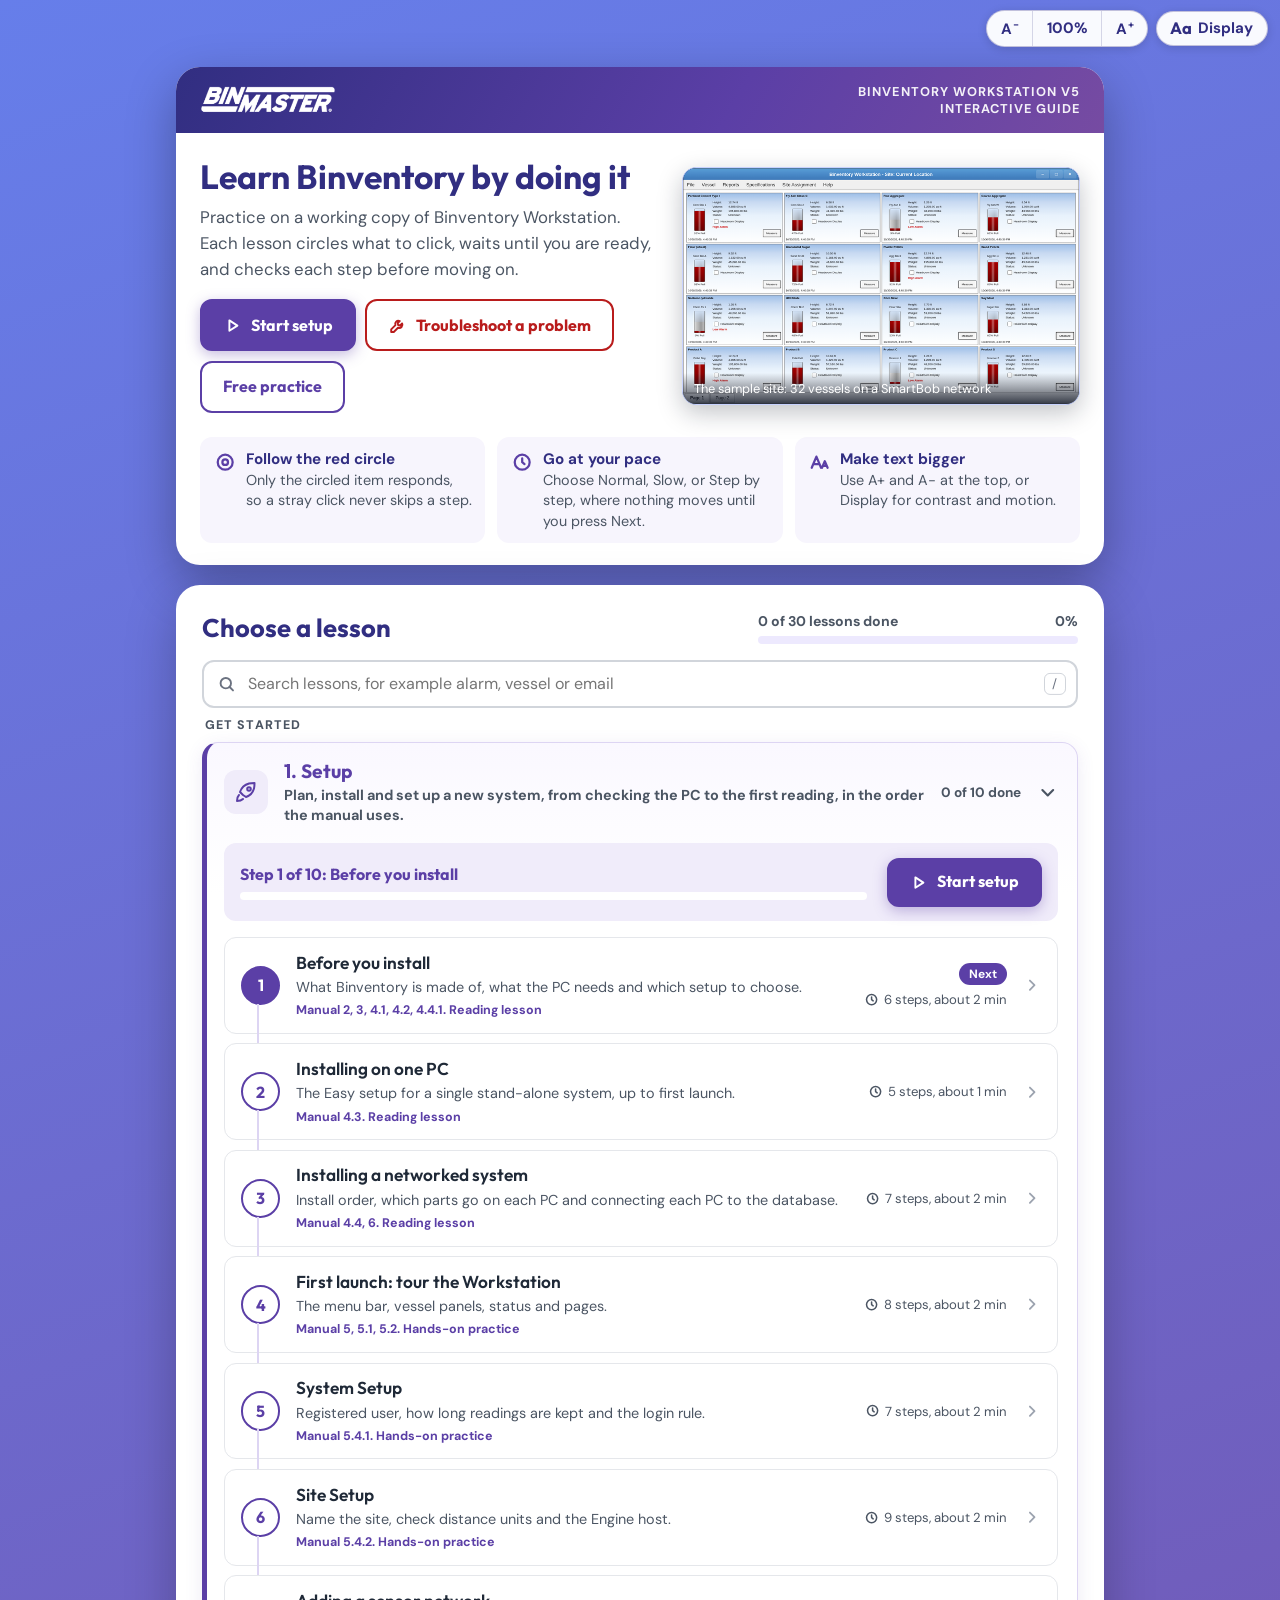
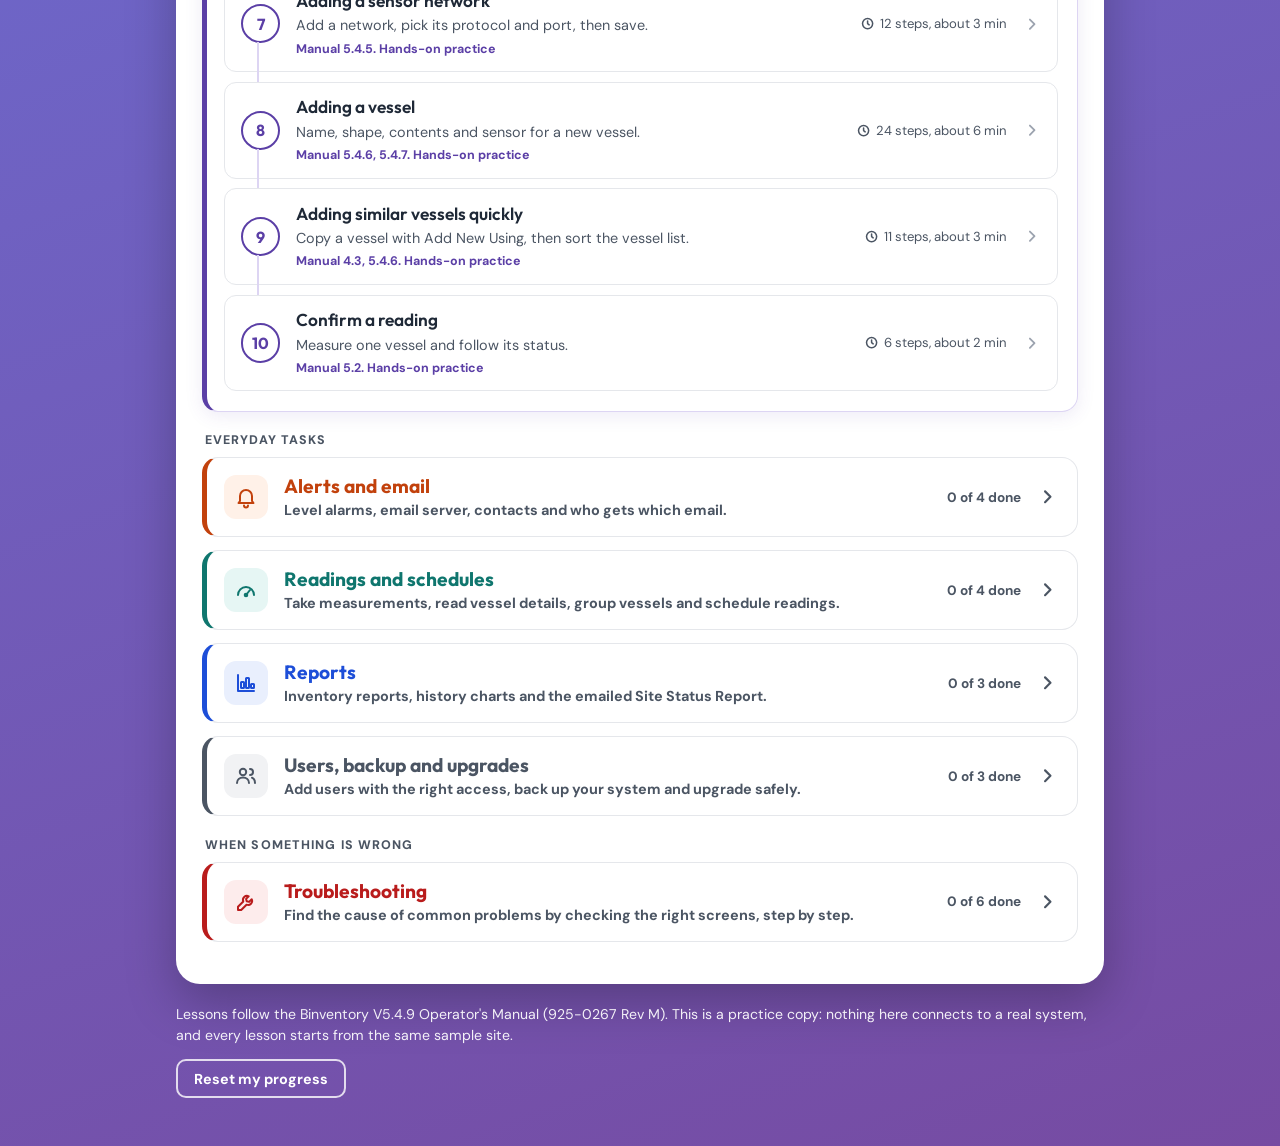
==== doc.html @ fd42b874 "BinCloud-style redesign: new home page, 6 sections, troubleshooting, font size and pacing accessibil" ====
<!DOCTYPE html>
<html lang="en" class="eg-index eg-docpage">
<head>
<meta charset="UTF-8">
<meta name="viewport" content="width=device-width, initial-scale=1">
<meta name="theme-color" content="#5b3fa6">
<title>Binventory eBob Guide</title>
<link rel="icon" href="assets/eBob-V5-Application.ico">
<script>
(function () { try {
  var d = JSON.parse(localStorage.getItem("ebob-guide-display") || "{}"), c = document.documentElement.classList;
  var pct = [0.9, 1, 1.15, 1.3, 1.5][d.size == null ? 1 : d.size] || 1;
  document.documentElement.style.setProperty("--eg-scale", pct);
  if (d.contrast) c.add("eg-hc");
} catch (e) {} })();
</script>
<link rel="stylesheet" href="app/guide.css">
</head>
<body>
<a class="eg-skip" href="#docMain">Skip to the lesson</a>
<header class="eg-ui eg-topbar eg-doc-top" id="top">
  <a class="eg-tb-btn eg-home" href="index.html"><svg viewBox="0 0 24 24" aria-hidden="true" class="eg-ico"><rect x="4" y="4" width="6.5" height="6.5" rx="1.5"/><rect x="13.5" y="4" width="6.5" height="6.5" rx="1.5"/><rect x="4" y="13.5" width="6.5" height="6.5" rx="1.5"/><rect x="13.5" y="13.5" width="6.5" height="6.5" rx="1.5"/></svg><span>All lessons</span></a>
  <div class="eg-top-title"><span class="eg-top-kicker" id="docKicker"></span><span class="eg-top-name" id="docTopName"></span></div>
</header>
<main class="eg-page eg-doc" id="docMain">
  <article class="eg-doc-card" aria-labelledby="docStepTitle">
    <div class="eg-doc-head">
      <span class="eg-doc-tag">Reading lesson</span>
      <span class="eg-goal" id="docTitle"></span>
      <span class="eg-count" id="docCount"></span>
    </div>
    <div class="eg-bar" role="progressbar" aria-label="Lesson progress" aria-valuemin="0" id="docBar"><span class="eg-bar-fill" id="docFill"></span></div>
    <ol class="eg-doc-dots" id="docDots" aria-label="Steps"></ol>
    <div class="eg-doc-body" aria-live="polite" aria-atomic="true">
      <h1 class="eg-doc-title" id="docStepTitle" tabindex="-1"></h1>
      <div class="eg-doc-text" id="docText"></div>
    </div>
    <p class="eg-doc-src" id="docSrc"></p>
    <div class="eg-actions eg-doc-actions">
      <button type="button" class="eg-btn eg-btn--ghost" id="docBack"><svg viewBox="0 0 24 24" aria-hidden="true" class="eg-ico"><path d="M15 6l-6 6 6 6"/></svg><span>Back</span></button>
      <button type="button" class="eg-btn" id="docNext"><span>Next</span><svg viewBox="0 0 24 24" aria-hidden="true" class="eg-ico"><path d="M9 6l6 6-6 6"/></svg></button>
    </div>
  </article>
  <p class="eg-doc-help">This lesson has no practice screen because installation happens outside the Workstation. Use the arrow keys or the buttons to move between steps.</p>
</main>
<script src="app/display.js"></script>
<script src="app/lessons.js"></script>
<script>
(function () {
  "use strict";
  var LS = window.EbobLessons, D = window.EbobDisplay, PKEY = "ebob-guide-progress";
  D.buildToolbar(document.getElementById("top"));
  var id = new URLSearchParams(location.search).get("lesson");
  var lesson = LS.byId(id);
  if (!lesson || !lesson.doc) { location.replace("index.html"); return; }
  var sec = LS.sections.filter(function (s) { return s.id === lesson.section; })[0];
  function $(i) { return document.getElementById(i); }
  function esc(s) { return String(s).replace(/[&<>"]/g, function (c) { return { "&": "&amp;", "<": "&lt;", ">": "&gt;", '"': "&quot;" }[c]; }); }
  function href(l) { return l.kind === "doc" ? "doc.html?lesson=" + l.id : l.scenario ? "emulator.html?tutorial=" + l.scenario + "&fresh=1" : "emulator.html?tutorial=free-mode&lesson=" + l.id; }
  document.title = lesson.title + " | Binventory eBob Guide";
  $("docKicker").textContent = sec ? sec.title : "";
  $("docTopName").textContent = lesson.title;
  $("docTitle").textContent = lesson.title;
  $("docSrc").textContent = "From the Binventory V5 Operator's Manual, section " + lesson.manual + ".";
  var steps = lesson.doc, n = steps.length, i = 0, dots = $("docDots");
  steps.forEach(function (s, k) {
    var li = document.createElement("li");
    li.innerHTML = '<button type="button" aria-label="Step ' + (k + 1) + ": " + esc(s.title) + '"></button>';
    li.firstChild.addEventListener("click", function () { go(k); });
    dots.appendChild(li);
  });
  $("docBar").setAttribute("aria-valuemax", n);
  function go(k, focus) {
    i = Math.max(0, Math.min(n - 1, k));
    var s = steps[i];
    $("docCount").textContent = "Step " + (i + 1) + " of " + n;
    $("docBar").setAttribute("aria-valuenow", i + 1);
    $("docFill").style.width = ((i + 1) / n * 100) + "%";
    $("docStepTitle").textContent = s.title;
    $("docText").innerHTML = s.html;
    $("docText").querySelectorAll("a[href^=http]").forEach(function (a) { a.target = "_blank"; a.rel = "noopener"; });
    Array.prototype.forEach.call(dots.children, function (li, k2) {
      li.className = k2 < i ? "is-done" : k2 === i ? "is-cur" : "";
      if (k2 === i) li.firstChild.setAttribute("aria-current", "step"); else li.firstChild.removeAttribute("aria-current");
    });
    $("docBack").disabled = i === 0;
    $("docNext").querySelector("span").textContent = i === n - 1 ? "Finish lesson" : "Next";
    if (focus !== false) $("docStepTitle").focus({ preventScroll: false });
  }
  function finish() {
    var p = {}; try { p = JSON.parse(localStorage.getItem(PKEY) || "{}") || {}; } catch (e) {}
    p[lesson.id] = Date.now(); try { localStorage.setItem(PKEY, JSON.stringify(p)); } catch (e) {}
    var list = LS.lessons, at = list.indexOf(lesson), next = list[at + 1] || null;
    var ov = document.createElement("div");
    ov.className = "eg-success";
    ov.setAttribute("role", "dialog"); ov.setAttribute("aria-modal", "true"); ov.setAttribute("aria-labelledby", "egSuccessTitle");
    ov.innerHTML = '<div class="eg-success-card">' +
      '<svg class="eg-check" viewBox="0 0 52 52" aria-hidden="true"><circle class="eg-check-c" cx="26" cy="26" r="24"/><path class="eg-check-p" d="M15 27l7.5 7.5L38 19"/></svg>' +
      '<p class="eg-success-kicker">Lesson complete</p><h2 id="egSuccessTitle" tabindex="-1">' + esc(lesson.title) + "</h2>" +
      '<p class="eg-success-text">' + esc(lesson.outro || "") + "</p>" +
      '<div class="eg-success-actions">' +
      (next ? '<a class="eg-btn eg-btn--big" href="' + href(next) + '">Next lesson: ' + esc(next.title) + "</a>" : "") +
      '<a class="eg-btn eg-btn--light" href="index.html">All lessons</a>' +
      '<button type="button" class="eg-btn eg-btn--light" id="docAgain">Read it again</button></div></div>';
    document.body.appendChild(ov);
    ov.querySelector("#docAgain").addEventListener("click", function () { ov.remove(); go(0); });
    setTimeout(function () { ov.querySelector("h2").focus(); }, 30);
  }
  $("docBack").addEventListener("click", function () { go(i - 1); });
  $("docNext").addEventListener("click", function () { if (i === n - 1) finish(); else go(i + 1); });
  document.addEventListener("keydown", function (e) {
    if (e.altKey || e.ctrlKey || e.metaKey || document.querySelector(".eg-success")) return;
    var t = e.target.tagName; if (t === "INPUT" || t === "TEXTAREA" || t === "SELECT") return;
    if (e.key === "ArrowRight") { e.preventDefault(); $("docNext").click(); }
    else if (e.key === "ArrowLeft" && i > 0) { e.preventDefault(); go(i - 1); }
  });
  go(0, false);
})();
</script>
</body>
</html>
---- app/guide.css ----
/* eBob Guide styles: lesson menu (index.html) and the lesson layer over the emulator (emulator.html).
   Visual language follows the BinCloud guide: purple gradient, white cards, DM Sans and Outfit. */
@font-face { font-family: "DM Sans"; src: url("fonts/dm-sans.woff2") format("woff2"); font-weight: 100 1000; font-display: swap; }
@font-face { font-family: "Outfit"; src: url("fonts/outfit.woff2") format("woff2"); font-weight: 100 900; font-display: swap; }

:root {
  --eg-scale: 1;
  --eg-ink: #312e81; --eg-purple: #5b3fa6; --eg-red: #e0201c; --eg-green: #15803d;
  --eg-text: #1f2937; --eg-muted: #4b5563; --eg-line: #e5e7eb; --eg-focus: #312e81;
}
html.eg-size-0 { --eg-scale: .9; } html.eg-size-1 { --eg-scale: 1; } html.eg-size-2 { --eg-scale: 1.15; }
html.eg-size-3 { --eg-scale: 1.3; } html.eg-size-4 { --eg-scale: 1.5; }

.eg-sr-only { position: absolute !important; width: 1px; height: 1px; margin: -1px; padding: 0; overflow: hidden; clip: rect(0 0 0 0); white-space: nowrap; border: 0; }
.eg-ico { width: 1.15em; height: 1.15em; flex: none; fill: none; stroke: currentColor; stroke-width: 2.4; stroke-linecap: round; stroke-linejoin: round; }

/* ================= shared toolbar (text size + Display) ================= */
.eg-ui { font-family: "DM Sans", "Segoe UI", Arial, sans-serif; font-size: calc(16px * var(--eg-scale)); line-height: 1.4; color: var(--eg-text); box-sizing: border-box; }
.eg-ui *, .eg-ui *::before, .eg-ui *::after { box-sizing: border-box; }
.eg-toolbar { display: flex; align-items: center; gap: .5em; font-size: calc(15px * var(--eg-scale)); }
.eg-sizer { display: inline-flex; align-items: stretch; border: 1px solid rgba(49,46,129,.28); border-radius: 999px; background: rgba(255,255,255,.96); box-shadow: 0 2px 10px rgba(0,0,0,.14); overflow: hidden; }
.eg-sizer .eg-tb-btn { border: 0; border-radius: 0; box-shadow: none; background: transparent; min-width: 2.6em; justify-content: center; }
.eg-sizer .eg-tb-btn + .eg-tb-btn { border-left: 1px solid rgba(49,46,129,.18); }
.eg-sizer .eg-tb-btn sup { font-size: .7em; margin-left: 1px; }
.eg-tb-reset { font-size: .85em; font-weight: 700; min-width: 3.6em !important; }
.eg-tb-btn {
  display: inline-flex; align-items: center; gap: .4em; min-height: 2.3em; padding: 0 .9em; border: 1px solid rgba(49,46,129,.28); border-radius: 999px;
  background: rgba(255,255,255,.96); color: var(--eg-ink); font: 700 1em/1 "DM Sans", Arial, sans-serif; cursor: pointer; text-decoration: none;
  box-shadow: 0 2px 10px rgba(0,0,0,.14);
}
.eg-tb-btn:hover:not(:disabled) { background: #fff; color: #1e1b4b; }
.eg-tb-btn:disabled { opacity: .45; cursor: not-allowed; }
.eg-aa { font-family: "Outfit", system-ui, sans-serif; font-size: 1.1em; }
.eg-ui :focus-visible, .eg-success :focus-visible, .eg-page :focus-visible {
  outline: 3px solid var(--eg-focus); outline-offset: 2px; box-shadow: 0 0 0 2px #fff, 0 0 0 7px #fff;
}

.eg-panel {
  position: fixed; top: calc(3.3em + 8px); right: 12px; z-index: 6001; width: min(25em, calc(100vw - 24px));
  max-height: calc(100vh - 5em); overflow-y: auto; padding: 1em 1.15em 1.1em; background: #fff; border: 1px solid #d1d5db;
  border-radius: 16px; box-shadow: 0 16px 40px rgba(20,14,48,.35);
}
.eg-panel[hidden] { display: none; }
.eg-panel-head { display: flex; align-items: center; justify-content: space-between; margin-bottom: .4em; }
.eg-panel-title { margin: 0; font-family: "Outfit", system-ui, sans-serif; font-size: 1.3em; color: var(--eg-ink); }
.eg-panel-close, .eg-panel-reset { min-height: 2.6em; padding: 0 1em; border: 2px solid var(--eg-purple); border-radius: 10px; background: #fff; color: var(--eg-purple); font: inherit; font-weight: 700; cursor: pointer; }
.eg-panel-close:hover, .eg-panel-reset:hover { background: #f0ecfa; }
.eg-panel-reset { width: 100%; margin-top: .3em; }
.eg-group { margin: 0 0 .75em; padding: 0; border: 0; min-width: 0; }
.eg-group legend { padding: 0; margin-bottom: .4em; font-weight: 700; color: #111827; }
.eg-opts { display: flex; flex-wrap: wrap; gap: .4em; }
.eg-opts--col { flex-direction: column; }
.eg-opt { display: flex; align-items: center; gap: .5em; min-height: 2.5em; padding: .3em .8em; border: 2px solid #9ca3af; border-radius: 10px; background: #fff; color: #111827; cursor: pointer; flex: 1 1 auto; flex-wrap: wrap; }
.eg-opt:hover { border-color: var(--eg-purple); }
.eg-opt input { width: 1.2em; height: 1.2em; margin: 0; accent-color: var(--eg-purple); }
.eg-opt:has(input:checked) { border-color: var(--eg-purple); background: #f0ecfa; font-weight: 700; }
.eg-opt-sub { font-weight: 400; color: var(--eg-muted); font-size: .85em; }
.eg-opt:focus-within { outline: 3px solid var(--eg-focus); outline-offset: 2px; }
.eg-opt input:focus-visible { outline: none; box-shadow: none; }

/* ================= emulator page: top bar ================= */
html.eg-emulator .guide-back-fab.eg-hidden-fab { display: none !important; }
.eg-topbar {
  position: fixed; top: 0; left: 0; right: 0; z-index: 6000; display: flex; align-items: center; gap: .9em; height: 3.2em;
  padding: 0 12px; pointer-events: none;
}
.eg-topbar > * { pointer-events: auto; }
.eg-top-title { flex: 1; min-width: 0; display: flex; flex-direction: column; align-items: center; color: #fff; text-shadow: 0 1px 3px rgba(0,0,0,.35); pointer-events: none; }
.eg-top-kicker { font-size: .72em; font-weight: 700; letter-spacing: .08em; text-transform: uppercase; opacity: .9; }
.eg-top-name { font-family: "Outfit", system-ui, sans-serif; font-weight: 700; font-size: 1.05em; white-space: nowrap; overflow: hidden; text-overflow: ellipsis; max-width: 100%; }
/* keep the Binventory window clear of the top bar */
html.eg-emulator body { padding-top: 3.4em; box-sizing: border-box; }

/* ================= coach card ================= */
.eg-coach {
  position: fixed; z-index: 5000; width: min(21em, calc(100vw - 24px)); max-height: calc(100vh - 80px); overflow-y: auto;
  display: flex; flex-direction: column; gap: .45em; padding: .9em 1em 1em; border-radius: 16px;
  background: #fff; color: var(--eg-text); border: 1px solid rgba(49,46,129,.18); border-top: 5px solid var(--eg-purple);
  box-shadow: 0 18px 44px rgba(20,14,48,.38); transition: top .25s ease, left .25s ease;
}
.eg-coach[hidden] { display: none; }
.eg-coach:not(.eg-coach--dock) { width: min(34em, calc(100vw - 24px)); }
.eg-coach-head { display: flex; justify-content: space-between; align-items: baseline; gap: .6em; font-size: .78em; color: var(--eg-muted); }
.eg-goal { font-weight: 800; text-transform: uppercase; letter-spacing: .06em; color: var(--eg-purple); min-width: 0; overflow: hidden; text-overflow: ellipsis; white-space: nowrap; }
.eg-count { font-weight: 700; white-space: nowrap; color: var(--eg-text); }
.eg-bar { height: 6px; border-radius: 999px; background: #ede9fe; overflow: hidden; }
.eg-bar-fill { display: block; height: 100%; width: 0; background: linear-gradient(90deg, #667eea, var(--eg-purple)); border-radius: 999px; transition: width .35s ease; }
.eg-state { display: inline-flex; align-self: flex-start; align-items: center; gap: .45em; padding: .22em .7em; border-radius: 999px; font-size: .8em; font-weight: 700; }
.eg-state-dot { width: .6em; height: .6em; border-radius: 50%; background: currentColor; }
.eg-state--wait { background: #f3f4f6; color: #4b5563; }
.eg-state--wait .eg-state-dot { animation: eg-blink 1s ease-in-out infinite; }
.eg-state--go { background: #fdecec; color: #b91c1c; }
.eg-state--read, .eg-state--watch { background: #e9effd; color: #1d4ed8; }
.eg-state--done { background: #dcfce7; color: #166534; }
.eg-state--review { background: #fef3c7; color: #92400e; }
@keyframes eg-blink { 50% { opacity: .25; } }
.eg-live { outline: none; }
.eg-title { margin: 0; font-family: "Outfit", system-ui, sans-serif; font-size: 1.3em; line-height: 1.2; color: var(--eg-ink); outline: none; }
.eg-msg { margin: .3em 0 0; font-size: 1em; line-height: 1.5; }
.eg-msg b { color: #111827; }
.eg-tip { display: block; margin-top: .35em; font-size: .85em; color: var(--eg-muted); }
.eg-hint { margin: 0; min-height: 0; font-size: .92em; font-weight: 700; color: #92400e; background: #fef3c7; border-radius: 10px; padding: 0 .7em; max-height: 0; overflow: hidden; transition: max-height .2s, padding .2s; }
.eg-hint.on { max-height: 6em; padding: .45em .7em; }
.eg-actions { display: flex; flex-wrap: wrap; gap: .45em; margin-top: .2em; }
.eg-btn {
  display: inline-flex; align-items: center; justify-content: center; gap: .4em; min-height: 2.6em; padding: 0 1em; border: 2px solid var(--eg-purple);
  border-radius: 10px; background: var(--eg-purple); color: #fff; font: 700 .95em/1.1 "DM Sans", Arial, sans-serif; cursor: pointer; text-decoration: none;
}
.eg-btn:hover:not(:disabled) { background: #4a3289; border-color: #4a3289; }
.eg-btn:disabled { background: #e5e7eb; border-color: #e5e7eb; color: #6b7280; cursor: not-allowed; }
.eg-btn--ghost { background: #fff; color: var(--eg-purple); }
.eg-btn--ghost:hover:not(:disabled) { background: #f0ecfa; color: #4a3289; }
.eg-btn--ghost:disabled { background: #fff; border-color: #e5e7eb; color: #9ca3af; }
.eg-btn[hidden] { display: none; }
.eg-next { margin-left: auto; }
.eg-btn--pulse { animation: eg-pulse 1.4s ease-in-out infinite; }
@keyframes eg-pulse { 0%, 100% { box-shadow: 0 0 0 0 rgba(91,63,166,.55); } 50% { box-shadow: 0 0 0 .45em rgba(91,63,166,0); } }
.eg-nudge { animation: eg-nudge .35s ease; }
@keyframes eg-nudge { 25% { translate: -6px 0; } 75% { translate: 6px 0; } }

/* ================= ring and hand ================= */
.eg-ring {
  position: fixed; z-index: 4990; pointer-events: none; border: 3px solid var(--eg-red); border-radius: 10px; opacity: 0;
  box-shadow: 0 0 0 2px #fff, 0 0 0 4px rgba(17,24,39,.85), 0 0 18px 4px rgba(224,32,28,.45);
  transition: left .2s ease, top .2s ease, width .2s ease, height .2s ease, opacity .2s;
}
.eg-ring.on { opacity: 1; animation: eg-ring-pulse 1.6s ease-in-out infinite; }
.eg-ring.on.eg-ring--enter { animation: eg-ring-in var(--eg-ring-ms, 450ms) cubic-bezier(.2,.9,.3,1.2) both; }
.eg-ring--look { border-color: #2563eb; border-style: dashed; box-shadow: 0 0 0 2px #fff, 0 0 0 4px rgba(17,24,39,.6), 0 0 16px 3px rgba(37,99,235,.35); }
.eg-ring--review { border-color: #d97706; border-style: dashed; animation: none !important; }
.eg-ring--done { border-color: #16a34a; border-style: solid; animation: none !important; box-shadow: 0 0 0 2px #fff, 0 0 0 4px rgba(17,24,39,.85), 0 0 18px 4px rgba(22,163,74,.5); }
.eg-ring--ping.on { animation: eg-ring-ping .5s ease 2; }
.eg-ring-check { position: absolute; right: -.75em; top: -.75em; width: 1.6em; height: 1.6em; border-radius: 50%; background: #16a34a; color: #fff; display: none; align-items: center; justify-content: center; box-shadow: 0 0 0 2px #fff; font-size: calc(16px * var(--eg-scale)); }
.eg-ring-check .eg-ico { stroke-width: 3.4; width: 1em; height: 1em; }
.eg-ring--done .eg-ring-check { display: flex; }
@keyframes eg-ring-in { from { opacity: 0; transform: scale(1.5); } to { opacity: 1; transform: scale(1); } }
@keyframes eg-ring-pulse { 50% { box-shadow: 0 0 0 2px #fff, 0 0 0 4px rgba(17,24,39,.85), 0 0 26px 9px rgba(224,32,28,.55); } }
@keyframes eg-ring-ping { 50% { transform: scale(1.12); } }
.eg-hand { position: fixed; z-index: 4991; width: calc(40px * var(--eg-scale)); height: calc(40px * var(--eg-scale)); pointer-events: none; opacity: 0; transition: left .2s ease, top .2s ease, opacity .2s; filter: drop-shadow(0 2px 3px rgba(0,0,0,.4)); }
.eg-hand.on { opacity: 1; animation: eg-tap 1.2s ease-in-out infinite; }
.eg-hand svg { width: 100%; height: 100%; }
@keyframes eg-tap { 50% { transform: translate(-4px, -6px); } }

/* ================= success screen ================= */
.eg-success { position: fixed; inset: 0; z-index: 7000; display: flex; align-items: center; justify-content: center; padding: 24px; background: rgba(30,27,75,.55); backdrop-filter: blur(2px); }
.eg-success-card { width: min(34em, 100%); padding: 2em 2em 1.6em; border-radius: 24px; background: #fff; text-align: center; box-shadow: 0 24px 60px rgba(0,0,0,.4); font-family: "DM Sans", Arial, sans-serif; font-size: calc(16px * var(--eg-scale)); color: var(--eg-text); }
.eg-success-card h2 { margin: .1em 0 .4em; font-family: "Outfit", system-ui, sans-serif; font-size: 1.7em; color: var(--eg-ink); outline: none; }
.eg-success-kicker { margin: .6em 0 0; font-size: .8em; font-weight: 800; letter-spacing: .08em; text-transform: uppercase; color: var(--eg-green); }
.eg-success-text { margin: 0 0 1.3em; line-height: 1.55; color: var(--eg-muted); }
.eg-success-actions { display: flex; flex-direction: column; gap: .55em; }
.eg-btn--big { min-height: 3.1em; font-size: 1.05em; }
.eg-btn--light { background: #fff; color: var(--eg-purple); }
.eg-btn--light:hover { background: #f0ecfa !important; color: #4a3289; }
.eg-check { width: 4.2em; height: 4.2em; }
.eg-check-c { fill: none; stroke: #16a34a; stroke-width: 3; stroke-dasharray: 160; stroke-dashoffset: 160; animation: eg-draw .6s ease forwards; }
.eg-check-p { fill: none; stroke: #16a34a; stroke-width: 4; stroke-linecap: round; stroke-linejoin: round; stroke-dasharray: 40; stroke-dashoffset: 40; animation: eg-draw .35s .5s ease forwards; }
@keyframes eg-draw { to { stroke-dashoffset: 0; } }

/* ================= built-in troubleshooting scenarios: restyle the native card ================= */
html.eg-scenario #ebobTutorialTooltip {
  background: #fff; color: var(--eg-text); border-top: 5px solid #b91c1c; border-radius: 16px; padding: .9em 1em 1em;
  width: min(30em, calc(100% - 24px)); font-family: "DM Sans", Arial, sans-serif; font-size: calc(16px * var(--eg-scale));
  box-shadow: 0 18px 44px rgba(20,14,48,.38); pointer-events: auto;
}
html.eg-scenario #ebobTutorialTooltip h3 { font-family: "Outfit", system-ui, sans-serif; font-size: 1.3em; color: var(--eg-ink); margin: .2em 0 .25em; }
html.eg-scenario .ebob-tutorial-step { font-size: .8em; font-weight: 700; color: var(--eg-muted); opacity: 1; margin-bottom: .4em; }
html.eg-scenario .ebob-tutorial-msg { font-size: 1em; line-height: 1.5; }
html.eg-scenario #ebobTutorialTooltip .eg-bar { margin-bottom: .5em; }
html.eg-scenario #ebobTutorialTooltip .ebob-tutorial-actions { gap: .45em; align-items: center; }
html.eg-scenario #ebobTutorialTooltip .ebob-tutorial-actions button {
  min-height: 2.6em; padding: 0 1em; border-radius: 10px; font: 700 .95em/1 "DM Sans", Arial, sans-serif;
  border: 2px solid var(--eg-purple); background: var(--eg-purple); color: #fff; display: inline-flex; align-items: center; gap: .3em;
}
html.eg-scenario #ebobTutorialTooltip .ebob-tutorial-actions .eg-native-back { background: #fff; color: var(--eg-purple); margin-right: auto; }
html.eg-scenario #ebobTutorialTooltip .ebob-tutorial-actions button:disabled { opacity: .45; cursor: not-allowed; }
html.eg-scenario #ebobTutorialTooltip .eg-hint { margin-top: .5em; }
.eg-native-review { margin-top: .5em; padding: .6em .75em; border-radius: 10px; background: #fef3c7; color: #78350f; font-size: .92em; }
.eg-native-review[hidden] { display: none; }
.eg-native-review p { margin: 0 0 .35em; }
.eg-native-review-head { font-weight: 800; font-size: .85em; text-transform: uppercase; letter-spacing: .05em; }
.eg-native-review-btns { display: flex; gap: .4em; }
.eg-native-review-btns button { min-height: 2.3em; padding: 0 .8em; border-radius: 8px; border: 2px solid #92400e; background: #fff; color: #92400e; font: 700 .9em "DM Sans", Arial, sans-serif; cursor: pointer; }
html.eg-scenario .ebob-tutorial-circle { border-color: var(--eg-red) !important; }
html.eg-scenario .ebob-tutorial-complete__btn { font-family: "DM Sans", Arial, sans-serif; font-size: calc(16px * var(--eg-scale)); }

/* global focus ring in the emulator so keyboard users always see where they are */
html.eg-emulator :focus-visible { outline: 3px solid #1d4ed8 !important; outline-offset: 2px; }

/* ================= high contrast guide ================= */
html.eg-hc { --eg-focus: #000; }
html.eg-hc .eg-coach, html.eg-hc #ebobTutorialTooltip { background: #000 !important; color: #fff !important; border: 3px solid #fff !important; box-shadow: 0 0 0 3px #000, 0 10px 30px rgba(0,0,0,.6) !important; }
html.eg-hc .eg-title, html.eg-hc .eg-msg b, html.eg-hc #ebobTutorialTooltip h3, html.eg-hc .eg-goal, html.eg-hc .eg-count, html.eg-hc .eg-coach-head,
html.eg-hc .eg-tip, html.eg-hc .ebob-tutorial-step { color: #fff !important; }
html.eg-hc .eg-bar { background: #555; } html.eg-hc .eg-bar-fill { background: #fff; }
html.eg-hc .eg-btn { background: #fff !important; color: #000 !important; border: 3px solid #fff !important; }
html.eg-hc .eg-btn--ghost { background: #000 !important; color: #fff !important; }
html.eg-hc .eg-btn:disabled { background: #333 !important; color: #bbb !important; border-color: #777 !important; }
html.eg-hc .eg-state { background: #fff !important; color: #000 !important; }
html.eg-hc .eg-hint { background: #fff; color: #7f0000; }
html.eg-hc .eg-ring { border-width: 5px; }
html.eg-hc .eg-tb-btn, html.eg-hc .eg-sizer { background: #fff; color: #000; border: 2px solid #000; }
html.eg-hc .eg-panel { border: 3px solid #000; color: #000; }
html.eg-hc .eg-opt { border-color: #000; color: #000; }
html.eg-hc .eg-opt:has(input:checked) { background: #000; color: #fff; }
html.eg-hc .eg-opt:has(input:checked) .eg-opt-sub { color: #ddd; }
html.eg-hc .eg-success-card { border: 3px solid #000; }
html.eg-hc .eg-top-title { text-shadow: none; }
html.eg-hc.eg-emulator :focus-visible, html.eg-hc .eg-ui :focus-visible { outline: 4px solid #000 !important; box-shadow: 0 0 0 3px #fff, 0 0 0 9px #fff; }
html.eg-hc .eg-coach :focus-visible { outline-color: #fff !important; box-shadow: 0 0 0 3px #000, 0 0 0 9px #000; }

/* ================= reduced motion ================= */
html.eg-reduce-motion .eg-ring, html.eg-reduce-motion .eg-ring.on, html.eg-reduce-motion .eg-hand.on, html.eg-reduce-motion .eg-btn--pulse,
html.eg-reduce-motion .eg-nudge, html.eg-reduce-motion .eg-state--wait .eg-state-dot { animation: none !important; }
html.eg-reduce-motion .eg-check-c, html.eg-reduce-motion .eg-check-p { animation: none; stroke-dashoffset: 0; }
html.eg-reduce-motion .eg-ui *, html.eg-reduce-motion .eg-ring, html.eg-reduce-motion .eg-hand, html.eg-reduce-motion .eg-coach, html.eg-reduce-motion .eg-page * { transition-duration: 0s !important; }
html.eg-reduce-motion .eg-btn--pulse { box-shadow: 0 0 0 3px #fbbf24; }

/* ================= lesson menu (index.html) ================= */
html.eg-index { font-size: calc(100% * var(--eg-scale)); min-height: 100%; background: linear-gradient(160deg, #667eea 0%, #764ba2 100%); }
html.eg-index body { margin: 0; font-family: "DM Sans", "Segoe UI", Arial, sans-serif; color: var(--eg-text); background: transparent; }
.eg-index .eg-toolbar { position: fixed; top: 10px; right: 12px; z-index: 6000; font-size: .94rem; }
.eg-index .eg-panel { top: 3.6rem; font-size: 1rem; }
.eg-page { max-width: 58rem; margin: 0 auto; padding: 4.2rem 1.25rem 3rem; }
.eg-skip { position: absolute; left: -999px; top: 8px; z-index: 7000; padding: .6rem 1rem; background: #fff; color: var(--eg-ink); border-radius: 10px; font-weight: 700; }
.eg-skip:focus { left: 12px; }

.eg-hero { background: #fff; border-radius: 24px; box-shadow: 0 18px 50px rgba(0,0,0,.30); overflow: hidden; }
.eg-hero-band { display: flex; align-items: center; justify-content: space-between; gap: 1rem; padding: 1rem 1.5rem; background: linear-gradient(120deg, #312e81 0%, #5b3fa6 60%, #764ba2 100%); color: #fff; }
.eg-hero-band img { height: 2rem; width: auto; display: block; }
.eg-hero-tag { font-size: .8rem; font-weight: 700; letter-spacing: .08em; text-transform: uppercase; opacity: .92; text-align: right; }
.eg-hero-main { display: grid; grid-template-columns: 1.15fr 1fr; gap: 1.5rem; padding: 1.6rem 1.5rem 1.5rem; align-items: center; }
.eg-hero h1 { margin: 0 0 .5rem; font-family: "Outfit", system-ui, sans-serif; font-size: 2.1rem; line-height: 1.1; color: var(--eg-ink); }
.eg-hero-lead { margin: 0 0 1.1rem; font-size: 1.05rem; line-height: 1.55; color: var(--eg-muted); }
.eg-hero-actions { display: flex; flex-wrap: wrap; gap: .6rem; }
.eg-cta { display: inline-flex; align-items: center; gap: .55rem; min-height: 3rem; padding: 0 1.3rem; border-radius: 12px; border: 2px solid var(--eg-purple); font: 700 1rem/1.1 "Outfit", system-ui, sans-serif; text-decoration: none; cursor: pointer; transition: transform .15s, box-shadow .15s, background .15s; }
.eg-cta--primary { background: var(--eg-purple); color: #fff; box-shadow: 0 4px 14px rgba(91,63,166,.35); }
.eg-cta--primary:hover { background: #4a3289; transform: translateY(-1px); }
.eg-cta--secondary { background: #fff; color: var(--eg-purple); }
.eg-cta--secondary:hover { background: #f0ecfa; }
.eg-cta--red { border-color: #b91c1c; color: #b91c1c; background: #fff; }
.eg-cta--red:hover { background: #fdecec; }
.eg-cta .eg-ico { width: 1.2em; height: 1.2em; }
.eg-preview { position: relative; border-radius: 14px; overflow: hidden; box-shadow: 0 8px 24px rgba(17,24,39,.25); border: 1px solid #c7d2fe; background: #1e3a8a; }
.eg-preview img { display: block; width: 100%; height: auto; }
.eg-preview figcaption { position: absolute; left: 0; right: 0; bottom: 0; padding: .45rem .7rem; font-size: .8rem; color: #fff; background: linear-gradient(0deg, rgba(17,24,39,.8), rgba(17,24,39,0)); }

.eg-features { display: grid; grid-template-columns: repeat(3, 1fr); gap: .75rem; margin: 0; padding: 0 1.5rem 1.4rem; list-style: none; }
.eg-features li { display: flex; gap: .6rem; align-items: flex-start; padding: .75rem .85rem; border-radius: 12px; background: #f7f5fd; font-size: .9rem; line-height: 1.4; color: var(--eg-muted); }
.eg-features b { display: block; color: var(--eg-ink); font-size: .95rem; }
.eg-features .eg-ico { color: var(--eg-purple); width: 1.4rem; height: 1.4rem; margin-top: .1rem; }

.eg-card { margin-top: 1.25rem; background: #fff; border-radius: 24px; box-shadow: 0 18px 50px rgba(0,0,0,.25); padding: 1.6rem 1.6rem 1.8rem; }
.eg-card-head { display: flex; flex-wrap: wrap; align-items: flex-end; justify-content: space-between; gap: 1rem; margin-bottom: 1rem; }
.eg-card-head h2 { margin: 0; font-family: "Outfit", system-ui, sans-serif; font-size: 1.6rem; color: var(--eg-ink); }
.eg-overall { min-width: 15rem; flex: 0 1 20rem; }
.eg-overall-label { display: flex; justify-content: space-between; font-size: .88rem; font-weight: 700; color: var(--eg-muted); margin-bottom: .35rem; }
.eg-overall .eg-bar { height: 8px; }
.eg-search { position: relative; margin-bottom: 1rem; }
.eg-search input { width: 100%; box-sizing: border-box; min-height: 3rem; padding: 0 2.8rem 0 2.8rem; border: 2px solid #d1d5db; border-radius: 12px; font: inherit; font-size: 1rem; color: var(--eg-text); background: #fff; }
.eg-search input:focus { outline: none; border-color: var(--eg-purple); box-shadow: 0 0 0 4px rgba(91,63,166,.2); }
.eg-search > .eg-ico { position: absolute; left: .95rem; top: 50%; transform: translateY(-50%); color: #6b7280; width: 1.2rem; height: 1.2rem; }
.eg-search-key { position: absolute; right: .8rem; top: 50%; transform: translateY(-50%); font-size: .8rem; border: 1px solid #d1d5db; border-radius: 6px; padding: .1rem .45rem; color: #6b7280; }
.eg-search-count { margin: -.4rem 0 .8rem .2rem; font-size: .9rem; color: var(--eg-muted); }
.eg-empty { padding: 2rem 1rem; border: 2px dashed #d1d5db; border-radius: 16px; text-align: center; color: var(--eg-muted); }

.eg-group-label { margin: 1.3rem .2rem .55rem; font-size: .78rem; font-weight: 800; letter-spacing: .09em; text-transform: uppercase; color: var(--eg-muted); }
.eg-group-label:first-child { margin-top: 0; }
.eg-sec { border: 1px solid var(--eg-line); border-left: 5px solid var(--acc); border-radius: 16px; background: #fff; margin-bottom: .8rem; }
.eg-sec h3 { margin: 0; }
.eg-sec-head { display: flex; align-items: center; gap: 1rem; width: 100%; padding: 1rem 1.2rem 1rem 1.1rem; border: 0; border-radius: 12px; background: transparent; cursor: pointer; font: inherit; text-align: left; color: var(--eg-text); }
.eg-sec-head:hover { background: #fafafa; }
.eg-sec-icon { flex: none; width: 2.75rem; height: 2.75rem; border-radius: 12px; display: flex; align-items: center; justify-content: center; background: var(--tint); color: var(--acc); }
.eg-sec-icon .eg-ico { width: 1.5rem; height: 1.5rem; stroke-width: 2; }
.eg-sec-text { flex: 1; min-width: 0; }
.eg-sec-title { display: block; font-family: "Outfit", system-ui, sans-serif; font-weight: 700; font-size: 1.2rem; color: var(--acc); line-height: 1.25; }
.eg-sec-blurb { display: block; margin-top: 2px; font-size: .9rem; color: var(--eg-muted); line-height: 1.4; }
.eg-sec-count { flex: none; font-size: .85rem; font-weight: 700; color: var(--eg-muted); white-space: nowrap; }
.eg-sec-chev { color: var(--eg-muted); transition: transform .2s; }
.eg-sec.is-open .eg-sec-chev { transform: rotate(90deg); }
.eg-sec-body { padding: 0 1.2rem 1.2rem 1.1rem; }
.eg-sec-body[hidden] { display: none; }
.eg-sec--path { background: linear-gradient(180deg, #faf8ff 0%, #fff 150px); border-color: #ddd5f3; border-left-color: var(--acc); box-shadow: 0 4px 18px rgba(91,63,166,.10); }

.eg-path-bar { display: flex; align-items: center; gap: 1.2rem; margin: 2px 0 1rem; padding: .9rem 1rem; border-radius: 12px; background: var(--tint); }
.eg-path-progress { flex: 1; min-width: 0; display: flex; flex-direction: column; gap: 8px; }
.eg-path-label { font-family: "Outfit", system-ui, sans-serif; font-size: 1rem; font-weight: 700; color: var(--acc); }
.eg-path-bar .eg-bar { background: #fff; height: 8px; }
.eg-path-bar .eg-cta { min-height: 2.8rem; }

.eg-llist { list-style: none; margin: 0; padding: 0; display: flex; flex-direction: column; gap: .6rem; }
.eg-lli { position: relative; }
.eg-lrow { display: flex; align-items: center; gap: 1rem; width: 100%; box-sizing: border-box; min-height: 4.5rem; padding: .85rem 1rem; border: 1px solid var(--eg-line); border-radius: 12px; background: #fff; color: var(--eg-text); text-decoration: none; transition: border-color .15s, box-shadow .15s; }
.eg-lrow:hover { border-color: var(--acc); box-shadow: 0 3px 12px rgba(17,24,39,.08); }
.eg-lmark { flex: none; width: 2.2rem; height: 2.2rem; border-radius: 50%; display: flex; align-items: center; justify-content: center; border: 2px solid #d1d5db; background: #fff; color: var(--acc); font-family: "Outfit", system-ui, sans-serif; font-weight: 700; }
.eg-lmark .eg-ico { width: 1.1rem; height: 1.1rem; stroke-width: 3; }
.eg-llist--path .eg-lmark { border-color: var(--acc); }
.eg-lrow.is-next .eg-lmark { background: var(--acc); color: #fff; }
.eg-lrow.is-done .eg-lmark { border-color: var(--eg-green); background: var(--eg-green); color: #fff; }
.eg-llist--path .eg-lli:not(:last-child)::after { content: ""; position: absolute; left: 2.08rem; top: calc(50% + 1.15rem); height: calc(100% - 1.7rem); width: 2px; background: #ddd5f3; }
.eg-ltext { flex: 1; min-width: 0; }
.eg-ltitle { display: block; font-family: "Outfit", system-ui, sans-serif; font-weight: 600; font-size: 1.08rem; line-height: 1.3; }
.eg-ldesc { display: block; margin-top: 3px; font-size: .9rem; color: var(--eg-muted); line-height: 1.4; }
.eg-lref { display: inline-block; margin-top: 5px; font-size: .78rem; font-weight: 700; color: var(--acc); }
.eg-lside { flex: none; display: flex; flex-direction: column; align-items: flex-end; gap: 6px; }
.eg-lmeta { display: inline-flex; align-items: center; gap: 5px; font-size: .82rem; color: var(--eg-muted); white-space: nowrap; }
.eg-lmeta .eg-ico { width: .95rem; height: .95rem; }
.eg-ltag { font-size: .75rem; font-weight: 700; color: #fff; background: var(--acc); border-radius: 999px; padding: 3px 10px; }
.eg-ldone { display: inline-flex; align-items: center; gap: 4px; font-size: .8rem; font-weight: 700; color: var(--eg-green); }
.eg-ldone .eg-ico { width: .95rem; height: .95rem; stroke-width: 3; }
.eg-lgo { color: #9ca3af; transition: transform .15s, color .15s; }
.eg-lrow:hover .eg-lgo { color: var(--acc); transform: translateX(2px); }

.eg-ref { margin-top: .9rem; border: 1px solid var(--eg-line); border-radius: 12px; }
.eg-ref summary { cursor: pointer; padding: .85rem 1rem; font-family: "Outfit", system-ui, sans-serif; font-weight: 700; color: var(--eg-ink); list-style-position: inside; }
.eg-ref dl { margin: 0; padding: 0 1rem 1rem; display: grid; grid-template-columns: max-content 1fr; gap: .45rem 1rem; font-size: .92rem; line-height: 1.45; }
.eg-ref dt { font-weight: 700; color: #111827; }
.eg-ref dd { margin: 0; color: var(--eg-muted); }
.eg-foot { margin-top: 1.3rem; display: flex; flex-wrap: wrap; gap: .8rem 1.5rem; align-items: center; justify-content: space-between; color: rgba(255,255,255,.92); font-size: .88rem; line-height: 1.5; }
.eg-foot button { min-height: 2.4rem; padding: 0 1rem; border-radius: 10px; border: 2px solid rgba(255,255,255,.8); background: transparent; color: #fff; font: 700 .9rem "DM Sans", Arial, sans-serif; cursor: pointer; }
.eg-foot button:hover { background: rgba(255,255,255,.12); }
.eg-foot a { color: #fff; }

@media (max-width: 760px) {
  .eg-hero-main { grid-template-columns: 1fr; }
  .eg-features { grid-template-columns: 1fr; }
  .eg-lside { display: none; }
  .eg-path-bar { flex-direction: column; align-items: stretch; }
}
html.eg-hc.eg-index { background: #fff; }
html.eg-hc .eg-hero, html.eg-hc .eg-card { border: 3px solid #000; box-shadow: none; }
html.eg-hc .eg-hero-band { background: #000; }
html.eg-hc .eg-hero-lead, html.eg-hc .eg-ldesc, html.eg-hc .eg-sec-blurb, html.eg-hc .eg-sec-count, html.eg-hc .eg-lmeta, html.eg-hc .eg-features li, html.eg-hc .eg-overall-label, html.eg-hc .eg-ref dd { color: #000; }
html.eg-hc .eg-sec, html.eg-hc .eg-lrow, html.eg-hc .eg-ref { border: 2px solid #000; }
html.eg-hc .eg-sec-title, html.eg-hc .eg-lref, html.eg-hc .eg-path-label, html.eg-hc .eg-group-label, html.eg-hc .eg-hero h1, html.eg-hc .eg-card-head h2 { color: #000; }
html.eg-hc .eg-cta--primary, html.eg-hc .eg-ltag { background: #000; border-color: #000; color: #fff; }
html.eg-hc .eg-cta--secondary, html.eg-hc .eg-cta--red { border-color: #000; color: #000; }
html.eg-hc .eg-foot { color: #000; } html.eg-hc .eg-foot a { color: #000; }
html.eg-hc .eg-foot button { border-color: #000; color: #000; }
html.eg-hc .eg-features li { background: #fff; border: 2px solid #000; }
html.eg-hc .eg-search input { border-color: #000; }
html.eg-reduce-motion .eg-cta, html.eg-reduce-motion .eg-lrow, html.eg-reduce-motion .eg-lgo, html.eg-reduce-motion .eg-sec-chev { transition: none; }

/* ================= links inside a coach step (wiring guides) ================= */
.eg-links { display: flex; flex-wrap: wrap; gap: .4em; margin-top: .55em; }
.eg-links a, .eg-ref-links a {
  display: inline-flex; align-items: center; gap: .3em; padding: .3em .75em; border: 2px solid var(--eg-purple); border-radius: 999px;
  color: var(--eg-purple); font-weight: 700; text-decoration: none; background: #fff;
}
.eg-links a::after, .eg-ref-links a::after { content: "\2197"; font-size: .85em; }
.eg-links a:hover, .eg-ref-links a:hover { background: #f0ecfa; }
.eg-ref-links { display: flex; flex-wrap: wrap; gap: .5em; margin: .6em 0 .2em; }
html.eg-hc .eg-links a, html.eg-hc .eg-ref-links a { background: #000; color: #fff; border-color: #fff; }

/* ================= reading lessons (doc.html) ================= */
.eg-doc-top { background: linear-gradient(90deg, rgba(49,46,129,.55), rgba(91,63,166,.55)); }
.eg-doc { max-width: 46em; margin: 0 auto; padding: 4.6em 1.1em 2.5em; }
.eg-doc-card { background: #fff; border-radius: 24px; padding: 1.6em 1.8em 1.4em; box-shadow: 0 20px 50px rgba(20,14,48,.35); }
.eg-doc-head { display: flex; align-items: center; gap: .7em; flex-wrap: wrap; margin-bottom: .7em; }
.eg-doc-head .eg-goal { flex: 1; min-width: 10em; font-weight: 700; color: var(--eg-ink); }
.eg-doc-head .eg-count { font-weight: 700; color: var(--eg-muted); font-size: .92em; }
.eg-doc-tag { padding: .2em .7em; border-radius: 999px; background: #ede9fe; color: var(--eg-ink); font-size: .78em; font-weight: 700; letter-spacing: .04em; text-transform: uppercase; }
.eg-doc-dots { display: flex; gap: .4em; list-style: none; margin: .9em 0 0; padding: 0; }
.eg-doc-dots button { width: 1.6em; height: .55em; padding: 0; border: 0; border-radius: 999px; background: #e5e7eb; cursor: pointer; }
.eg-doc-dots .is-done button { background: #c4b5fd; }
.eg-doc-dots .is-cur button { background: var(--eg-purple); width: 2.6em; }
.eg-doc-dots button:focus-visible { outline: 3px solid var(--eg-focus); outline-offset: 3px; }
.eg-doc-body { margin-top: 1.1em; min-height: 13em; }
.eg-doc-title { margin: 0 0 .55em; font-family: "Outfit", system-ui, sans-serif; font-size: 1.65em; line-height: 1.2; color: #111827; }
.eg-doc-title:focus { outline: none; }
.eg-doc-text { font-size: 1.06em; line-height: 1.6; color: var(--eg-text); }
.eg-doc-text p { margin: 0 0 .75em; }
.eg-doc-text ul, .eg-doc-text ol { margin: 0 0 .8em; padding-left: 1.4em; }
.eg-doc-text li { margin: .3em 0; }
.eg-doc-text b { color: #111827; }
.eg-doc-src { margin: 1em 0 0; padding-top: .8em; border-top: 1px solid var(--eg-line); color: var(--eg-muted); font-size: .88em; }
.eg-doc-actions { display: flex; justify-content: space-between; gap: .6em; margin-top: 1em; }
.eg-doc-help { max-width: 40em; margin: 1.1em auto 0; color: #fff; text-align: center; font-size: .92em; opacity: .95; }
.eg-success button.eg-btn { font: inherit; font-weight: 700; cursor: pointer; }
@media (max-width: 560px) { .eg-doc-card { padding: 1.2em 1.1em; border-radius: 18px; } .eg-doc-title { font-size: 1.4em; } }
html.eg-hc .eg-doc-card { border: 3px solid #000; }
html.eg-hc .eg-doc-text, html.eg-hc .eg-doc-src { color: #000; }
html.eg-hc .eg-doc-dots .is-cur button { background: #000; }
html.eg-reduce-motion .eg-bar-fill { transition: none; }
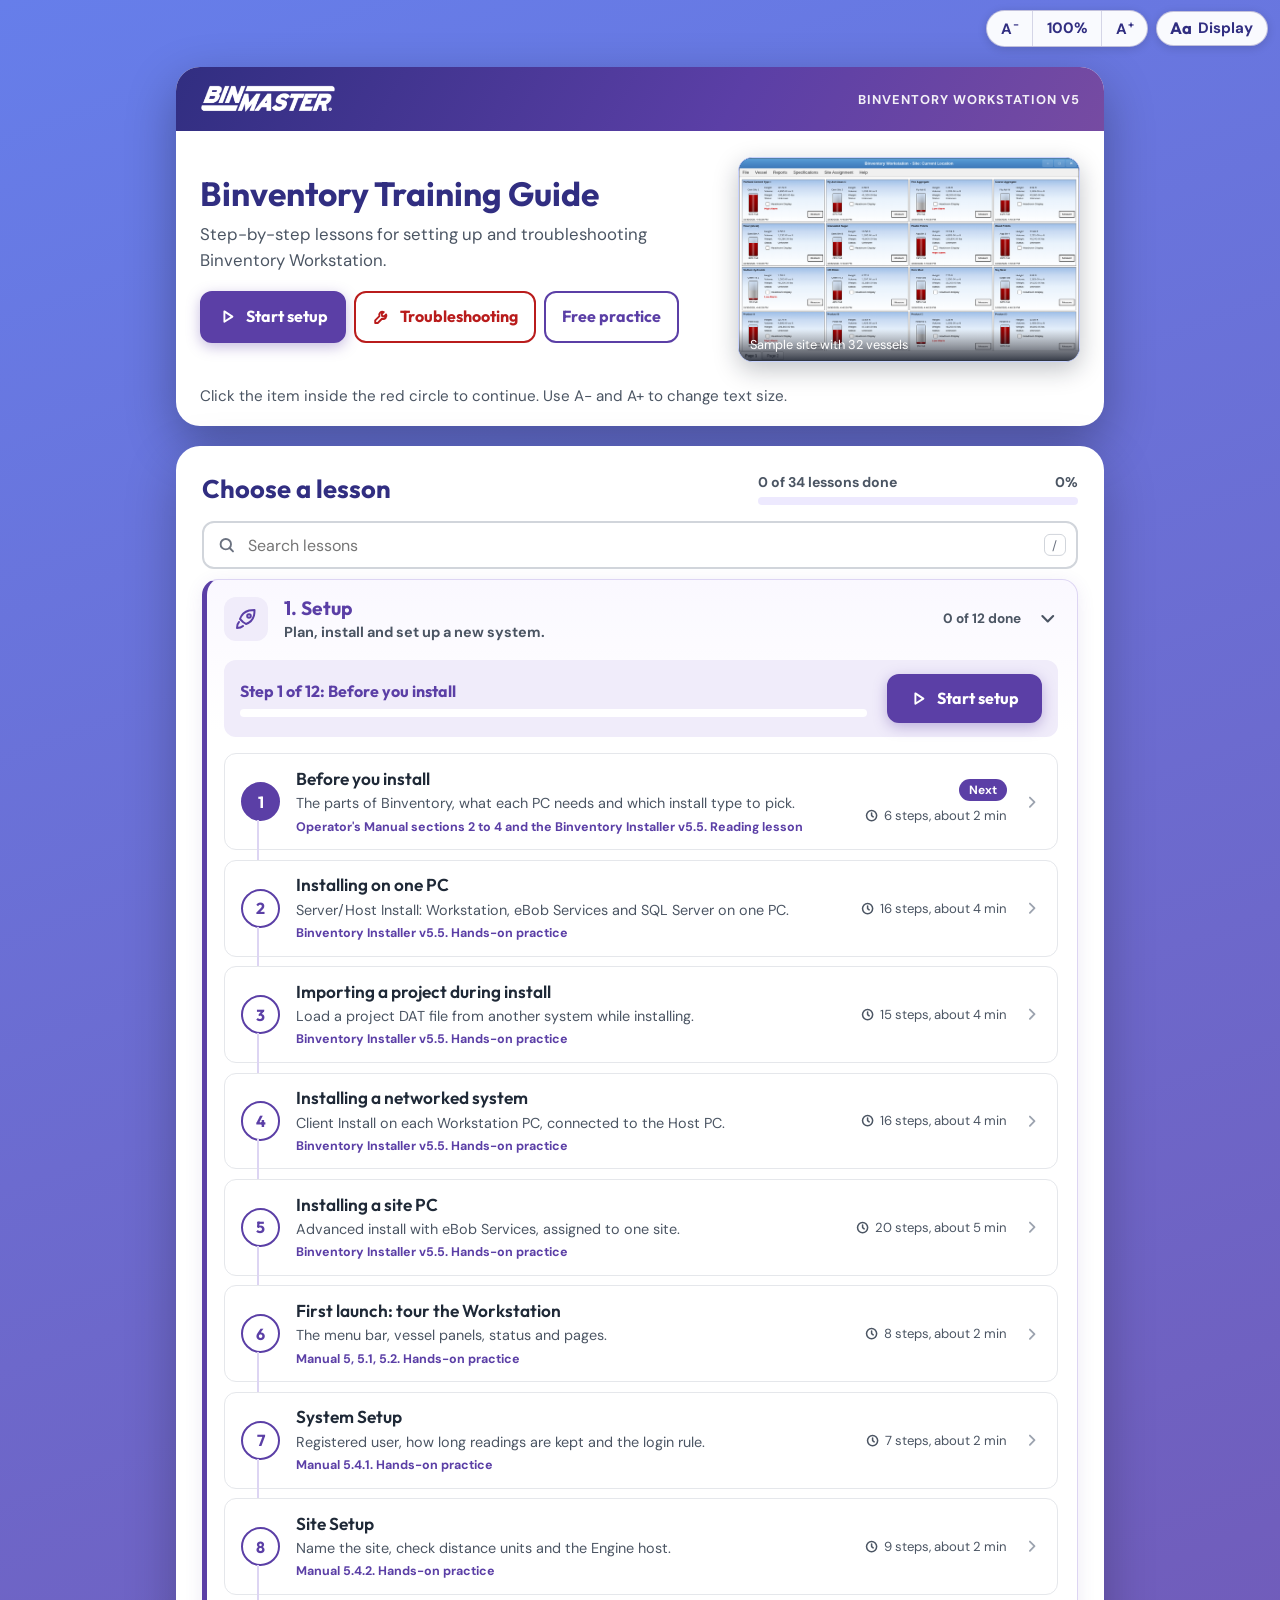
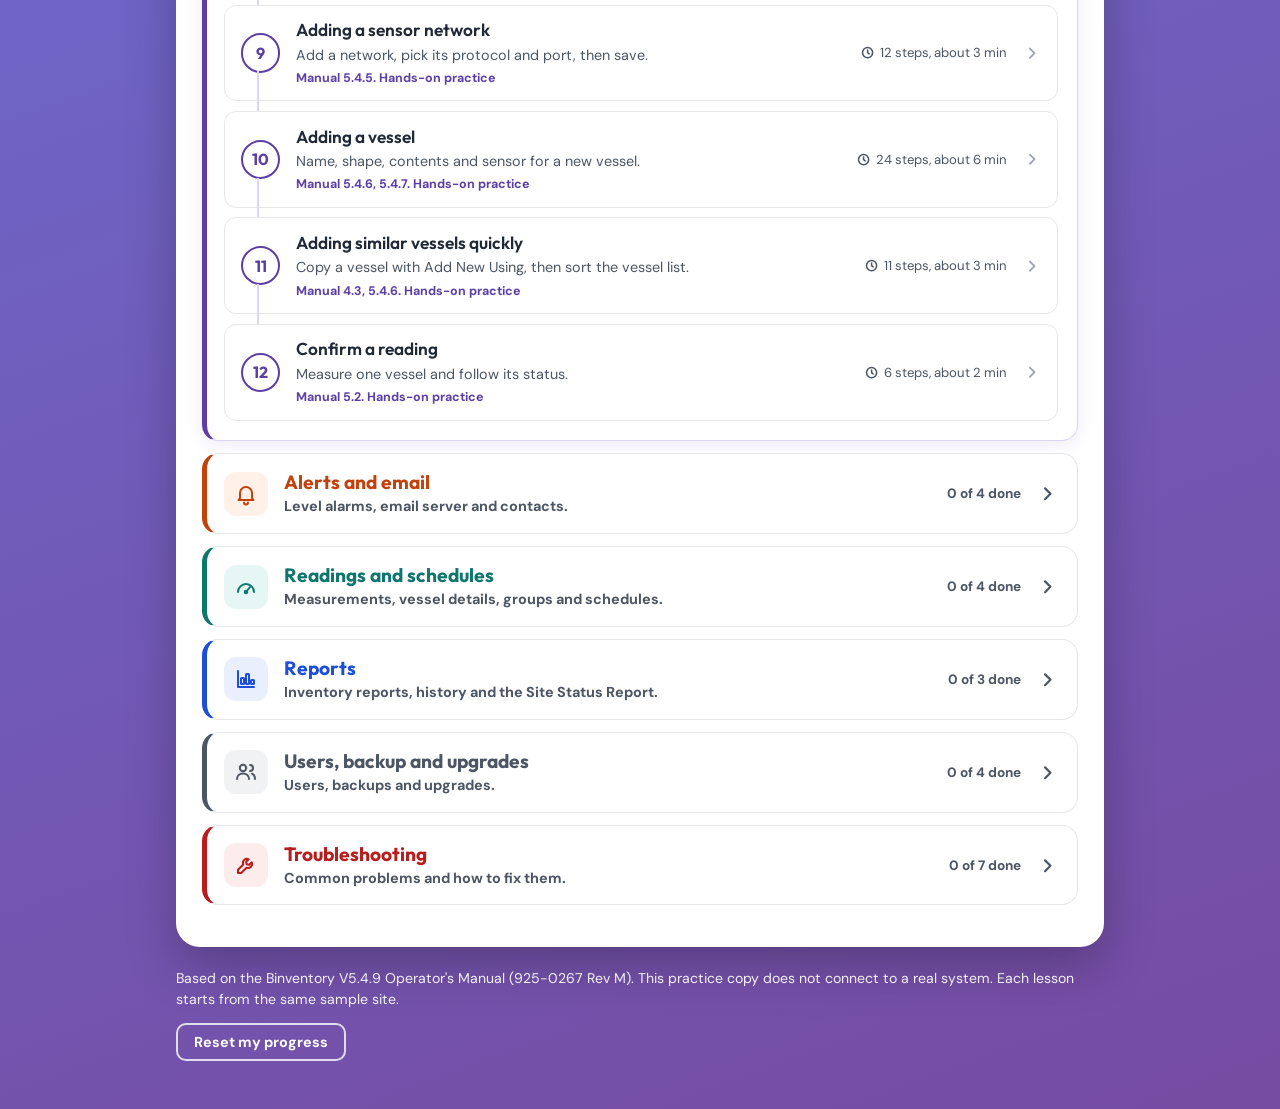
==== commit 1a23e173: "v2: weight from density, guide never covers steps, SQL 2022/Windows 11 requirements, new installer l" ====
--- a/doc.html
+++ b/doc.html
@@ -56,12 +56,12 @@
   var sec = LS.sections.filter(function (s) { return s.id === lesson.section; })[0];
   function $(i) { return document.getElementById(i); }
   function esc(s) { return String(s).replace(/[&<>"]/g, function (c) { return { "&": "&amp;", "<": "&lt;", ">": "&gt;", '"': "&quot;" }[c]; }); }
-  function href(l) { return l.kind === "doc" ? "doc.html?lesson=" + l.id : l.scenario ? "emulator.html?tutorial=" + l.scenario + "&fresh=1" : "emulator.html?tutorial=free-mode&lesson=" + l.id; }
+  function href(l) { return l.page === "installer" ? "installer.html?lesson=" + l.id : l.kind === "doc" ? "doc.html?lesson=" + l.id : l.scenario ? "emulator.html?tutorial=" + l.scenario + "&fresh=1" : "emulator.html?tutorial=free-mode&lesson=" + l.id; }
   document.title = lesson.title + " | Binventory eBob Guide";
   $("docKicker").textContent = sec ? sec.title : "";
   $("docTopName").textContent = lesson.title;
   $("docTitle").textContent = lesson.title;
-  $("docSrc").textContent = "From the Binventory V5 Operator's Manual, section " + lesson.manual + ".";
+  $("docSrc").textContent = lesson.source ? "Source: " + lesson.source + "." : "From the Binventory V5 Operator's Manual, section " + lesson.manual + ".";
   var steps = lesson.doc, n = steps.length, i = 0, dots = $("docDots");
   steps.forEach(function (s, k) {
     var li = document.createElement("li");
--- a/app/guide.css
+++ b/app/guide.css
@@ -76,7 +76,7 @@
   position: fixed; z-index: 5000; width: min(21em, calc(100vw - 24px)); max-height: calc(100vh - 80px); overflow-y: auto;
   display: flex; flex-direction: column; gap: .45em; padding: .9em 1em 1em; border-radius: 16px;
   background: #fff; color: var(--eg-text); border: 1px solid rgba(49,46,129,.18); border-top: 5px solid var(--eg-purple);
-  box-shadow: 0 18px 44px rgba(20,14,48,.38); transition: top .25s ease, left .25s ease;
+  box-shadow: 0 18px 44px rgba(20,14,48,.38);
 }
 .eg-coach[hidden] { display: none; }
 .eg-coach:not(.eg-coach--dock) { width: min(34em, calc(100vw - 24px)); }
@@ -99,7 +99,7 @@
 .eg-msg { margin: .3em 0 0; font-size: 1em; line-height: 1.5; }
 .eg-msg b { color: #111827; }
 .eg-tip { display: block; margin-top: .35em; font-size: .85em; color: var(--eg-muted); }
-.eg-hint { margin: 0; min-height: 0; font-size: .92em; font-weight: 700; color: #92400e; background: #fef3c7; border-radius: 10px; padding: 0 .7em; max-height: 0; overflow: hidden; transition: max-height .2s, padding .2s; }
+.eg-hint { margin: 0; min-height: 0; font-size: .92em; font-weight: 700; color: #92400e; background: #fef3c7; border-radius: 10px; padding: 0 .7em; max-height: 0; overflow: hidden; }
 .eg-hint.on { max-height: 6em; padding: .45em .7em; }
 .eg-actions { display: flex; flex-wrap: wrap; gap: .45em; margin-top: .2em; }
 .eg-btn {
@@ -122,7 +122,7 @@
 .eg-ring {
   position: fixed; z-index: 4990; pointer-events: none; border: 3px solid var(--eg-red); border-radius: 10px; opacity: 0;
   box-shadow: 0 0 0 2px #fff, 0 0 0 4px rgba(17,24,39,.85), 0 0 18px 4px rgba(224,32,28,.45);
-  transition: left .2s ease, top .2s ease, width .2s ease, height .2s ease, opacity .2s;
+  transition: opacity .2s;
 }
 .eg-ring.on { opacity: 1; animation: eg-ring-pulse 1.6s ease-in-out infinite; }
 .eg-ring.on.eg-ring--enter { animation: eg-ring-in var(--eg-ring-ms, 450ms) cubic-bezier(.2,.9,.3,1.2) both; }
@@ -133,13 +133,15 @@
 .eg-ring-check { position: absolute; right: -.75em; top: -.75em; width: 1.6em; height: 1.6em; border-radius: 50%; background: #16a34a; color: #fff; display: none; align-items: center; justify-content: center; box-shadow: 0 0 0 2px #fff; font-size: calc(16px * var(--eg-scale)); }
 .eg-ring-check .eg-ico { stroke-width: 3.4; width: 1em; height: 1em; }
 .eg-ring--done .eg-ring-check { display: flex; }
-@keyframes eg-ring-in { from { opacity: 0; transform: scale(1.5); } to { opacity: 1; transform: scale(1); } }
+@keyframes eg-ring-in { from { opacity: 0; box-shadow: 0 0 0 2px #fff, 0 0 0 4px rgba(17,24,39,.85), 0 0 0 14px rgba(224,32,28,.0); } 60% { opacity: 1; box-shadow: 0 0 0 2px #fff, 0 0 0 4px rgba(17,24,39,.85), 0 0 0 10px rgba(224,32,28,.5); } to { opacity: 1; } }
 @keyframes eg-ring-pulse { 50% { box-shadow: 0 0 0 2px #fff, 0 0 0 4px rgba(17,24,39,.85), 0 0 26px 9px rgba(224,32,28,.55); } }
-@keyframes eg-ring-ping { 50% { transform: scale(1.12); } }
-.eg-hand { position: fixed; z-index: 4991; width: calc(40px * var(--eg-scale)); height: calc(40px * var(--eg-scale)); pointer-events: none; opacity: 0; transition: left .2s ease, top .2s ease, opacity .2s; filter: drop-shadow(0 2px 3px rgba(0,0,0,.4)); }
+@keyframes eg-ring-ping { 50% { box-shadow: 0 0 0 2px #fff, 0 0 0 4px rgba(17,24,39,.85), 0 0 0 10px rgba(224,32,28,.55); } }
+.eg-hand { position: fixed; z-index: 4991; width: calc(40px * var(--eg-scale)); height: calc(40px * var(--eg-scale)); pointer-events: none; opacity: 0; transition: opacity .2s; filter: drop-shadow(0 2px 3px rgba(0,0,0,.4)); }
 .eg-hand.on { opacity: 1; animation: eg-tap 1.2s ease-in-out infinite; }
 .eg-hand svg { width: 100%; height: 100%; }
-@keyframes eg-tap { 50% { transform: translate(-4px, -6px); } }
+@keyframes eg-tap { 50% { transform: translateY(-3px); } }
+@keyframes eg-tap-up { 50% { transform: translateY(3px); } }
+.eg-hand.on.eg-hand--up { animation-name: eg-tap-up; }
 
 /* ================= success screen ================= */
 .eg-success { position: fixed; inset: 0; z-index: 7000; display: flex; align-items: center; justify-content: center; padding: 24px; background: rgba(30,27,75,.55); backdrop-filter: blur(2px); }
@@ -228,10 +230,11 @@
 .eg-hero-band { display: flex; align-items: center; justify-content: space-between; gap: 1rem; padding: 1rem 1.5rem; background: linear-gradient(120deg, #312e81 0%, #5b3fa6 60%, #764ba2 100%); color: #fff; }
 .eg-hero-band img { height: 2rem; width: auto; display: block; }
 .eg-hero-tag { font-size: .8rem; font-weight: 700; letter-spacing: .08em; text-transform: uppercase; opacity: .92; text-align: right; }
-.eg-hero-main { display: grid; grid-template-columns: 1.15fr 1fr; gap: 1.5rem; padding: 1.6rem 1.5rem 1.5rem; align-items: center; }
+.eg-hero-main { display: grid; grid-template-columns: minmax(0, 1.5fr) minmax(0, 1fr); gap: 1.5rem; padding: 1.6rem 1.5rem 1.5rem; align-items: center; }
 .eg-hero h1 { margin: 0 0 .5rem; font-family: "Outfit", system-ui, sans-serif; font-size: 2.1rem; line-height: 1.1; color: var(--eg-ink); }
 .eg-hero-lead { margin: 0 0 1.1rem; font-size: 1.05rem; line-height: 1.55; color: var(--eg-muted); }
-.eg-hero-actions { display: flex; flex-wrap: wrap; gap: .6rem; }
+.eg-hero-actions { display: flex; flex-wrap: wrap; gap: .5rem; }
+.eg-hero-actions .eg-cta { padding: 0 1rem; white-space: nowrap; }
 .eg-cta { display: inline-flex; align-items: center; gap: .55rem; min-height: 3rem; padding: 0 1.3rem; border-radius: 12px; border: 2px solid var(--eg-purple); font: 700 1rem/1.1 "Outfit", system-ui, sans-serif; text-decoration: none; cursor: pointer; transition: transform .15s, box-shadow .15s, background .15s; }
 .eg-cta--primary { background: var(--eg-purple); color: #fff; box-shadow: 0 4px 14px rgba(91,63,166,.35); }
 .eg-cta--primary:hover { background: #4a3289; transform: translateY(-1px); }
@@ -381,3 +384,49 @@
 html.eg-hc .eg-doc-text, html.eg-hc .eg-doc-src { color: #000; }
 html.eg-hc .eg-doc-dots .is-cur button { background: #000; }
 html.eg-reduce-motion .eg-bar-fill { transition: none; }
+
+/* ================= SQL Server 2022 requirements panel (reading lessons) ================= */
+.eg-req { margin: 0 0 .9em; border: 1px solid #ddd6fe; border-left: 5px solid var(--eg-purple); border-radius: 14px; background: #faf8ff; padding: .9em 1.1em .7em; }
+.eg-req-title { margin: 0 0 .6em; font-family: "Outfit", system-ui, sans-serif; font-size: 1.08em; color: var(--eg-ink); }
+.eg-req-list { display: grid; grid-template-columns: max-content 1fr; gap: .45em 1.1em; margin: 0; font-size: .96em; line-height: 1.45; }
+.eg-req-list dt { font-weight: 700; color: #111827; }
+.eg-req-list dd { margin: 0; color: var(--eg-text); }
+.eg-req-src { margin: .75em 0 0; padding-top: .6em; border-top: 1px solid #e9e5f7; font-size: .86em; color: var(--eg-muted); }
+.eg-req-src a { color: var(--eg-purple); font-weight: 700; }
+.eg-req-src a::after { content: " \2197"; }
+@media (max-width: 560px) { .eg-req-list { grid-template-columns: 1fr; gap: .1em; } .eg-req-list dd { margin-bottom: .45em; } }
+html.eg-hc .eg-req { background: #fff; border: 3px solid #000; }
+html.eg-hc .eg-req-list dd, html.eg-hc .eg-req-src { color: #000; }
+
+/* v2: plain hero help line, no-wrap buttons */
+.eg-cta { white-space: nowrap; flex: 0 0 auto; }
+.eg-help { margin: 0; padding: 0 1.5rem 1.3rem; font-size: .95rem; color: var(--eg-muted); }
+html.eg-hc .eg-help { color: #000; }
+
+/* v2: compact coach and the hand that points from outside the target */
+.eg-min { margin-left: auto; flex: 0 0 auto; border: 1px solid #c4b5fd; background: #fff; color: var(--eg-purple); border-radius: 8px; padding: .15em .55em; font: 700 1em/1.3 "DM Sans", Arial, sans-serif; cursor: pointer; }
+.eg-min:hover { background: #f0ecfa; }
+.eg-coach--min { gap: .3em; padding: .55em .8em .65em; }
+.eg-coach--min .eg-msg, .eg-coach--min .eg-bar, .eg-coach--min .eg-state, .eg-coach--min .eg-doit { display: none; }
+.eg-coach--min .eg-title { font-size: 1.05em; }
+.eg-coach--min .eg-actions { margin-top: 0; }
+.eg-coach--min .eg-btn { min-height: 2.2em; }
+.eg-hand--up svg { transform: rotate(180deg); }
+html.eg-hc .eg-min { background: #000; color: #fff; border-color: #fff; }
+/* replica panels of installer windows in reading lessons */
+.eg-replica { max-width: 36em; margin: .6em 0 1em; border: 1px solid #94a3b8; border-radius: 8px; background: #F5F7FA; font-family: "Segoe UI", Arial, sans-serif; font-size: .92em; color: #334155; overflow: hidden; }
+.eg-replica p { margin: .55em 1em; }
+.eg-replica-title { background: #fff; border-bottom: 1px solid #e2e8f0; padding: .35em .9em; font-size: .9em; color: #111827; }
+.eg-replica-h { font-weight: 700; font-size: 1.15em; color: #1E3A8A; }
+.eg-replica-yes { background: #dcfce7; color: #15803d; padding: .6em .8em; border-radius: 4px; }
+.eg-replica-no { background: #fee2e2; color: #b91c1c; padding: .6em .8em; border-radius: 4px; }
+.eg-replica-btn { text-align: right; }
+.eg-replica-btn span { display: inline-block; background: #3B82F6; color: #fff; font-weight: 700; padding: .45em 1.6em; border-radius: 4px; }
+html.eg-hc .eg-replica, html.eg-hc .eg-replica-yes, html.eg-hc .eg-replica-no { background: #fff; color: #000; border: 2px solid #000; }
+
+/* scenario card when space is tight: narrower, then without the status line and progress bar */
+html.eg-scenario #ebobTutorialTooltip.eg-native--narrow { width: min(15em, calc(100vw - 24px)) !important; max-width: min(15em, calc(100vw - 24px)) !important; }
+html.eg-scenario #ebobTutorialTooltip.eg-native--min .eg-bar,
+html.eg-scenario #ebobTutorialTooltip.eg-native--min .eg-native-state,
+html.eg-scenario #ebobTutorialTooltip.eg-native--min #ebobTutorialStep { display: none !important; }
+.eg-topbar > .eg-tb-away { visibility: hidden; pointer-events: none; }
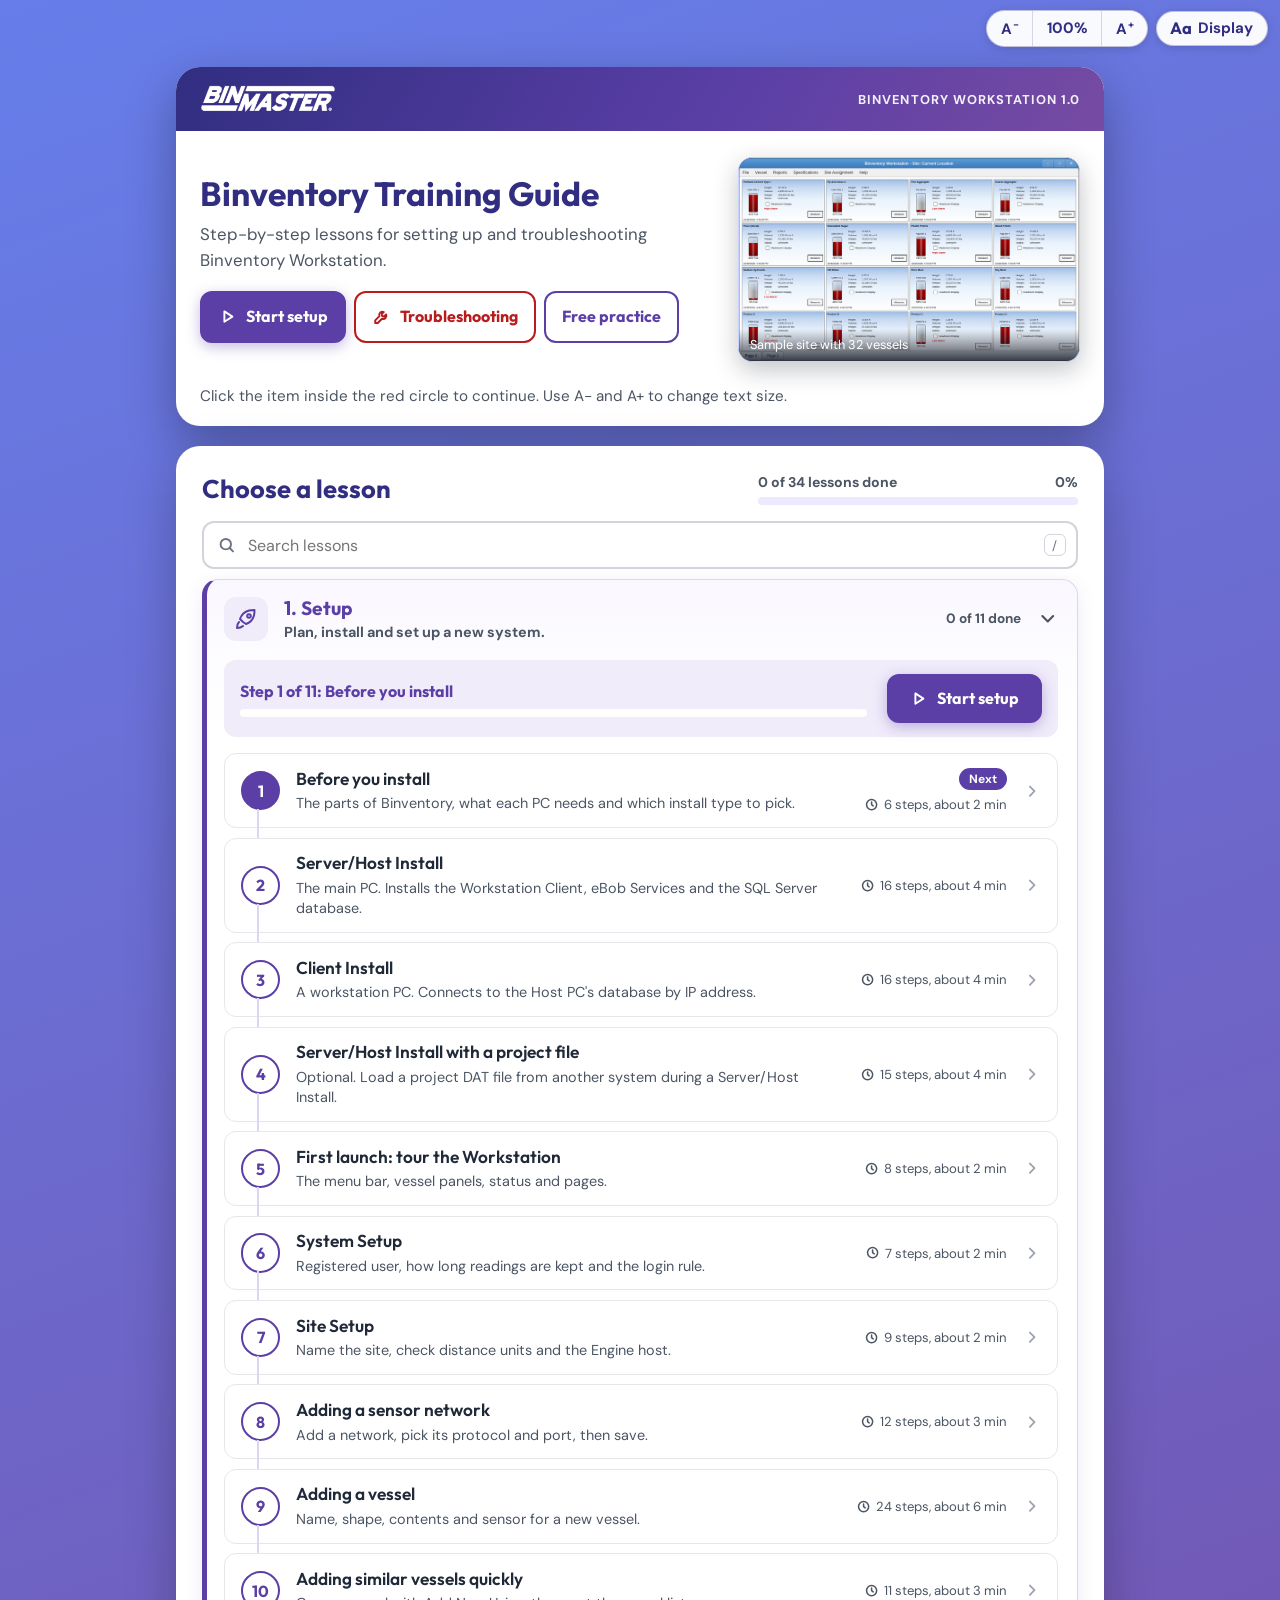
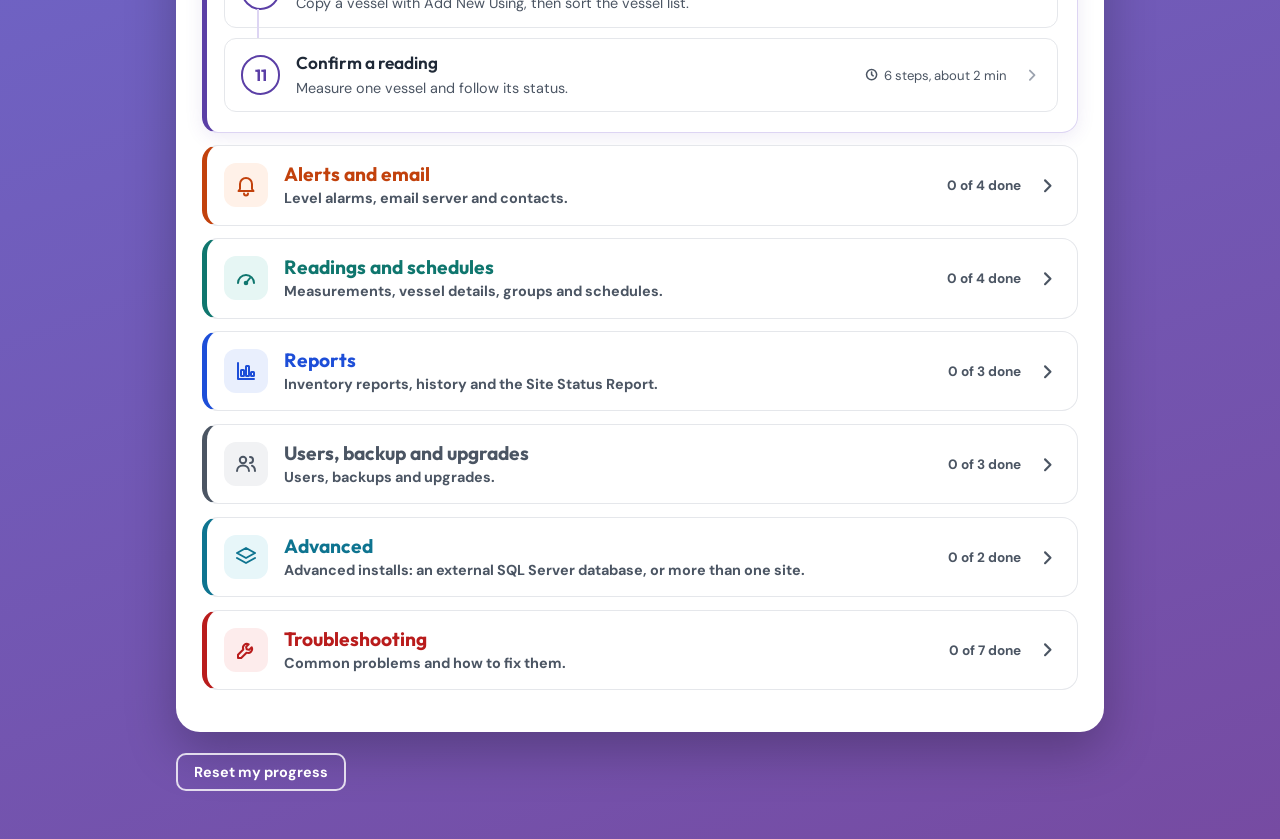
==== commit c82d9a17: "Version text: Workstation 1.0, drop manual number" ====
--- a/doc.html
+++ b/doc.html
@@ -61,7 +61,7 @@
   $("docKicker").textContent = sec ? sec.title : "";
   $("docTopName").textContent = lesson.title;
   $("docTitle").textContent = lesson.title;
-  $("docSrc").textContent = lesson.source ? "Source: " + lesson.source + "." : "From the Binventory V5 Operator's Manual, section " + lesson.manual + ".";
+  $("docSrc").textContent = lesson.source ? "Source: " + lesson.source + "." : "From the Binventory Workstation 1.0 Operator's Manual.";
   var steps = lesson.doc, n = steps.length, i = 0, dots = $("docDots");
   steps.forEach(function (s, k) {
     var li = document.createElement("li");
--- a/app/guide.css
+++ b/app/guide.css
@@ -69,7 +69,9 @@
 .eg-top-kicker { font-size: .72em; font-weight: 700; letter-spacing: .08em; text-transform: uppercase; opacity: .9; }
 .eg-top-name { font-family: "Outfit", system-ui, sans-serif; font-weight: 700; font-size: 1.05em; white-space: nowrap; overflow: hidden; text-overflow: ellipsis; max-width: 100%; }
 /* keep the Binventory window clear of the top bar */
-html.eg-emulator body { padding-top: 3.4em; box-sizing: border-box; }
+html.eg-emulator body { padding-top: calc(var(--eg-top, 3.4em) + 12px); padding-bottom: 12px; box-sizing: border-box; }
+/* centered composition: room for the docked guide card left of the window (set by guide.js) */
+html.eg-emulator.eg-composed .page-wrap { margin-left: var(--eg-dock-w, 0px); max-width: min(1100px, calc(100vw - 32px - var(--eg-dock-w, 0px))); }
 
 /* ================= coach card ================= */
 .eg-coach {
@@ -144,8 +146,22 @@
 .eg-hand.on.eg-hand--up { animation-name: eg-tap-up; }
 
 /* ================= success screen ================= */
-.eg-success { position: fixed; inset: 0; z-index: 7000; display: flex; align-items: center; justify-content: center; padding: 24px; background: rgba(30,27,75,.55); backdrop-filter: blur(2px); }
-.eg-success-card { width: min(34em, 100%); padding: 2em 2em 1.6em; border-radius: 24px; background: #fff; text-align: center; box-shadow: 0 24px 60px rgba(0,0,0,.4); font-family: "DM Sans", Arial, sans-serif; font-size: calc(16px * var(--eg-scale)); color: var(--eg-text); }
+/* lesson end: one centered panel below the top bar. On the installer page the window is gone, so no dim;
+   on the Workstation page a light dim keeps the panel in front without hiding where you finished. */
+.eg-success { position: fixed; inset: var(--eg-top, 3.4em) 0 0 0; z-index: 7000; display: flex; align-items: center; justify-content: center; padding: 16px 24px 24px; box-sizing: border-box; overflow-y: auto; background: transparent; transition: opacity .22s ease, background-color .22s ease; }
+.eg-success--dim { background: rgba(30,27,75,.32); }
+.eg-success-card { transition: opacity .22s ease, transform .22s ease; }
+.eg-success--enter { opacity: 0; }
+.eg-success--enter .eg-success-card { opacity: 0; transform: translateY(8px); }
+.eg-coach.eg-coach--leaving { opacity: 0; transition: opacity .16s ease; pointer-events: none; }
+html.eg-reduce-motion .eg-success, html.eg-reduce-motion .eg-success-card, html.eg-reduce-motion .eg-coach.eg-coach--leaving { transition: none !important; transform: none !important; }
+.eg-success-next { margin: -.6em 0 1em; font-weight: 700; color: var(--eg-ink); }
+.eg-success-row { display: flex; gap: .55em; }
+.eg-success-row > .eg-btn { flex: 1 1 0; white-space: nowrap; }
+@media (max-width: 420px) { .eg-success-row { flex-direction: column; } }
+html.eg-hc .eg-success--dim { background: rgba(0,0,0,.6); }
+html.eg-hc .eg-success-next, html.eg-hc .eg-success-text { color: #000; }
+.eg-success-card { width: min(30em, 100%); max-height: 100%; overflow-y: auto; box-sizing: border-box; padding: 1.6em 1.8em 1.4em; border-radius: 24px; background: #fff; text-align: center; box-shadow: 0 24px 60px rgba(0,0,0,.4); font-family: "DM Sans", Arial, sans-serif; font-size: calc(16px * var(--eg-scale)); color: var(--eg-text); }
 .eg-success-card h2 { margin: .1em 0 .4em; font-family: "Outfit", system-ui, sans-serif; font-size: 1.7em; color: var(--eg-ink); outline: none; }
 .eg-success-kicker { margin: .6em 0 0; font-size: .8em; font-weight: 800; letter-spacing: .08em; text-transform: uppercase; color: var(--eg-green); }
 .eg-success-text { margin: 0 0 1.3em; line-height: 1.55; color: var(--eg-muted); }
@@ -153,7 +169,7 @@
 .eg-btn--big { min-height: 3.1em; font-size: 1.05em; }
 .eg-btn--light { background: #fff; color: var(--eg-purple); }
 .eg-btn--light:hover { background: #f0ecfa !important; color: #4a3289; }
-.eg-check { width: 4.2em; height: 4.2em; }
+.eg-check { width: 3.4em; height: 3.4em; }
 .eg-check-c { fill: none; stroke: #16a34a; stroke-width: 3; stroke-dasharray: 160; stroke-dashoffset: 160; animation: eg-draw .6s ease forwards; }
 .eg-check-p { fill: none; stroke: #16a34a; stroke-width: 4; stroke-linecap: round; stroke-linejoin: round; stroke-dasharray: 40; stroke-dashoffset: 40; animation: eg-draw .35s .5s ease forwards; }
 @keyframes eg-draw { to { stroke-dashoffset: 0; } }
@@ -411,6 +427,10 @@
 .eg-coach--min .eg-title { font-size: 1.05em; }
 .eg-coach--min .eg-actions { margin-top: 0; }
 .eg-coach--min .eg-btn { min-height: 2.2em; }
+/* narrow compact card for short screens at large text */
+.eg-coach.eg-coach--narrow { width: min(13em, calc(100vw - 24px)); }
+.eg-coach--narrow .eg-coach-head { flex-wrap: wrap; }
+.eg-coach--narrow .eg-actions { flex-wrap: wrap; }
 .eg-hand--up svg { transform: rotate(180deg); }
 html.eg-hc .eg-min { background: #000; color: #fff; border-color: #fff; }
 /* replica panels of installer windows in reading lessons */
@@ -430,3 +450,10 @@
 html.eg-scenario #ebobTutorialTooltip.eg-native--min .eg-native-state,
 html.eg-scenario #ebobTutorialTooltip.eg-native--min #ebobTutorialStep { display: none !important; }
 .eg-topbar > .eg-tb-away { visibility: hidden; pointer-events: none; }
+
+/* v4: the startup splash and wait box center on the Binventory window, wherever the layout puts it */
+html.eg-emulator .startup-frm-splash, html.eg-emulator .startup-frm-wait { left: var(--eg-win-cx, 50%); top: var(--eg-win-cy, 50%); }
+/* v4: scenario card docked left of the window, same column and width as the lesson card */
+html.eg-scenario #ebobTutorialTooltip.eg-native--dock { width: min(21em, calc(100vw - 24px)) !important; max-width: min(21em, calc(100vw - 24px)) !important; }
+/* v4: Binventory dialogs open centered on the Binventory window, not on the browser window, so they stay clear of the card column */
+html.eg-emulator.eg-composed .backdrop { padding-left: calc(16px + var(--eg-dock-w, 0px)); }
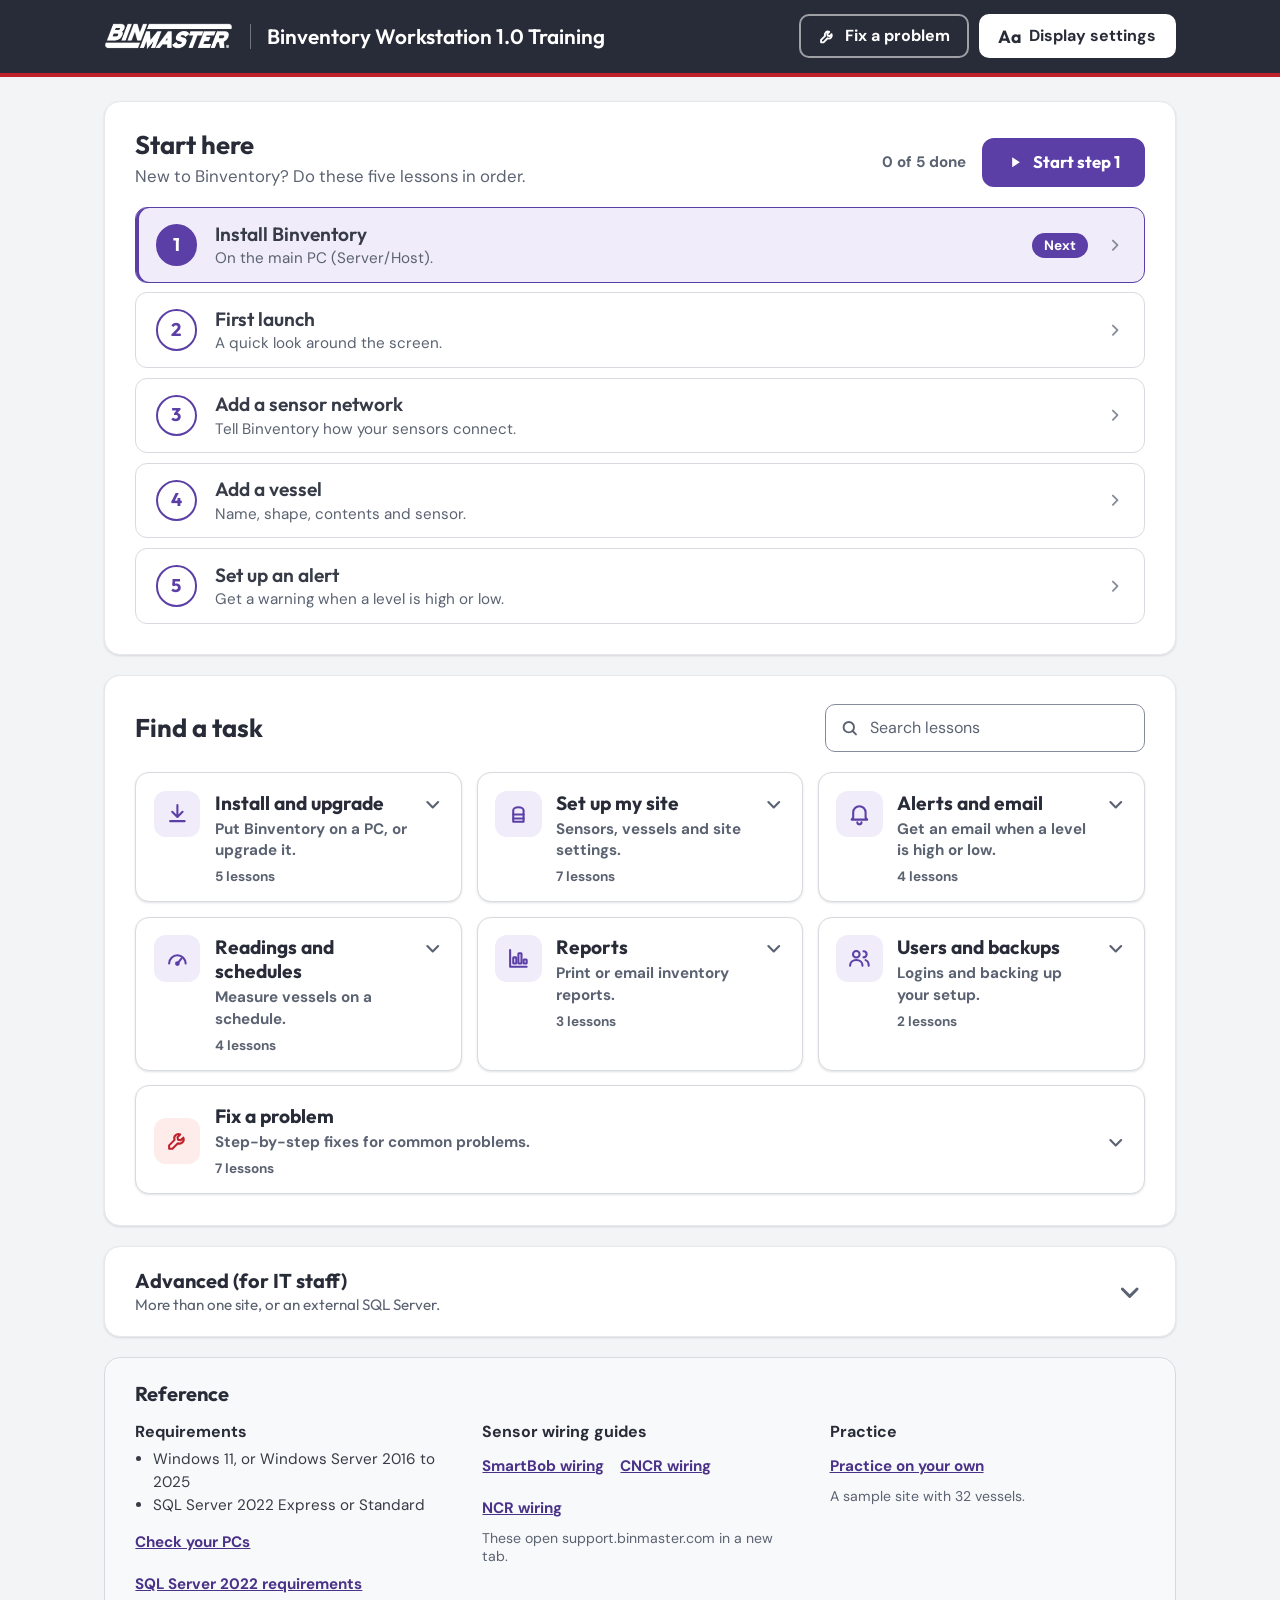
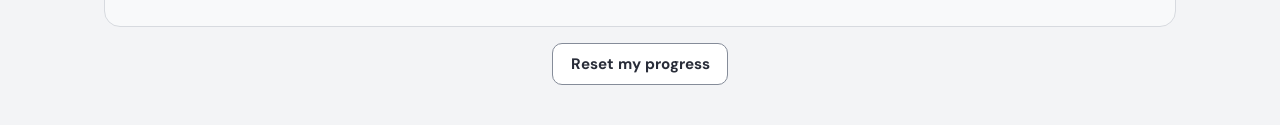
==== commit c428b763: "Color refresh: BinMaster palette, AA contrast" ====
--- a/doc.html
+++ b/doc.html
@@ -3,7 +3,7 @@
 <head>
 <meta charset="UTF-8">
 <meta name="viewport" content="width=device-width, initial-scale=1">
-<meta name="theme-color" content="#5b3fa6">
+<meta name="theme-color" content="#282C38">
 <title>Binventory eBob Guide</title>
 <link rel="icon" href="assets/eBob-V5-Application.ico">
 <script>
--- a/app/guide.css
+++ b/app/guide.css
@@ -1,12 +1,39 @@
 /* eBob Guide styles: lesson menu (index.html) and the lesson layer over the emulator (emulator.html).
-   Visual language follows the BinCloud guide: purple gradient, white cards, DM Sans and Outfit. */
+   Visual language follows the BinCloud guide (white cards, violet accent, DM Sans and Outfit) on BinMaster
+   neutrals. Every guide color is a custom property in the :root block below; nothing else sets a hex value
+   except the Binventory replica panels (.eg-replica), which copy the real installer. */
 @font-face { font-family: "DM Sans"; src: url("fonts/dm-sans.woff2") format("woff2"); font-weight: 100 1000; font-display: swap; }
 @font-face { font-family: "Outfit"; src: url("fonts/outfit.woff2") format("woff2"); font-weight: 100 900; font-display: swap; }
 
 :root {
   --eg-scale: 1;
-  --eg-ink: #312e81; --eg-purple: #5b3fa6; --eg-red: #e0201c; --eg-green: #15803d;
-  --eg-text: #1f2937; --eg-muted: #4b5563; --eg-line: #e5e7eb; --eg-focus: #312e81;
+  /* ---- BinMaster palette (guide chrome only; the Workstation and installer replicas keep their own colors) ---- */
+  /* brand: binmaster.com red and charcoal, logo red */
+  --c-brand-red: #C0202A; --c-brand-red-dark: #A01A24; --c-logo-red: #ED1C24;
+  --c-charcoal: #282C38; --c-charcoal-2: #363B47;
+  /* primary accent: BinCloud tutorial violet */
+  --c-primary: #5B3FA6; --c-primary-hover: #4A3289; --c-primary-strong: #312E81;
+  --c-primary-tint: #F0ECFA; --c-primary-line: #D9D0F2;
+  /* neutrals: binmaster.com cool grays */
+  --c-bg: #F3F4F6; --c-stage: #E4E7EC; --c-surface: #FFFFFF; --c-surface-alt: #F8F9FA;
+  --c-border: #D7DADF; --c-border-soft: #E6E8EB; --c-border-control: #858C99;
+  --c-text: #282C38; --c-text-body: #363B47; --c-muted: #5B6271;
+  --c-disabled-bg: #E6E8EB; --c-disabled-text: #6B7280;
+  /* semantic */
+  --c-success: #18712F; --c-success-bg: #E6F4EA;
+  --c-warning: #8A5300; --c-warning-bg: #FDF1D8; --c-warning-fill: #F1A500;
+  --c-error: #B42318; --c-error-bg: #FDECEA;
+  --c-info: #1D5FB8; --c-info-bg: #E8F0FB;
+  /* the red target circle; its white and charcoal halo keeps it visible on any card, page or window */
+  --c-target: #E0201C; --c-target-glow: rgba(224,32,28,.45); --c-halo: rgba(40,44,56,.85);
+  /* shadows */
+  --c-shadow-sm: 0 1px 2px rgba(40,44,56,.06), 0 1px 3px rgba(40,44,56,.08);
+  --c-shadow-md: 0 4px 16px rgba(40,44,56,.10), 0 1px 3px rgba(40,44,56,.08);
+  --c-shadow-lg: 0 16px 40px rgba(40,44,56,.24), 0 2px 6px rgba(40,44,56,.10);
+  --c-focus-ring: rgba(91,63,166,.22);
+  /* short names used across the guide */
+  --eg-ink: var(--c-text); --eg-purple: var(--c-primary); --eg-red: var(--c-target); --eg-green: var(--c-success);
+  --eg-text: var(--c-text-body); --eg-muted: var(--c-muted); --eg-line: var(--c-border-soft); --eg-focus: var(--c-primary-strong);
 }
 html.eg-size-0 { --eg-scale: .9; } html.eg-size-1 { --eg-scale: 1; } html.eg-size-2 { --eg-scale: 1.15; }
 html.eg-size-3 { --eg-scale: 1.3; } html.eg-size-4 { --eg-scale: 1.5; }
@@ -18,17 +45,17 @@
 .eg-ui { font-family: "DM Sans", "Segoe UI", Arial, sans-serif; font-size: calc(16px * var(--eg-scale)); line-height: 1.4; color: var(--eg-text); box-sizing: border-box; }
 .eg-ui *, .eg-ui *::before, .eg-ui *::after { box-sizing: border-box; }
 .eg-toolbar { display: flex; align-items: center; gap: .5em; font-size: calc(15px * var(--eg-scale)); }
-.eg-sizer { display: inline-flex; align-items: stretch; border: 1px solid rgba(49,46,129,.28); border-radius: 999px; background: rgba(255,255,255,.96); box-shadow: 0 2px 10px rgba(0,0,0,.14); overflow: hidden; }
+.eg-sizer { display: inline-flex; align-items: stretch; border: 1px solid var(--c-border); border-radius: 999px; background: var(--c-surface); box-shadow: var(--c-shadow-sm); overflow: hidden; }
 .eg-sizer .eg-tb-btn { border: 0; border-radius: 0; box-shadow: none; background: transparent; min-width: 2.6em; justify-content: center; }
-.eg-sizer .eg-tb-btn + .eg-tb-btn { border-left: 1px solid rgba(49,46,129,.18); }
+.eg-sizer .eg-tb-btn + .eg-tb-btn { border-left: 1px solid var(--c-border-soft); }
 .eg-sizer .eg-tb-btn sup { font-size: .7em; margin-left: 1px; }
 .eg-tb-reset { font-size: .85em; font-weight: 700; min-width: 3.6em !important; }
 .eg-tb-btn {
-  display: inline-flex; align-items: center; gap: .4em; min-height: 2.3em; padding: 0 .9em; border: 1px solid rgba(49,46,129,.28); border-radius: 999px;
-  background: rgba(255,255,255,.96); color: var(--eg-ink); font: 700 1em/1 "DM Sans", Arial, sans-serif; cursor: pointer; text-decoration: none;
-  box-shadow: 0 2px 10px rgba(0,0,0,.14);
-}
-.eg-tb-btn:hover:not(:disabled) { background: #fff; color: #1e1b4b; }
+  display: inline-flex; align-items: center; gap: .4em; min-height: 2.3em; padding: 0 .9em; border: 1px solid var(--c-border); border-radius: 999px;
+  background: var(--c-surface); color: var(--eg-ink); font: 700 1em/1 "DM Sans", Arial, sans-serif; cursor: pointer; text-decoration: none;
+  box-shadow: var(--c-shadow-sm);
+}
+.eg-tb-btn:hover:not(:disabled) { background: #fff; color: var(--c-primary-strong); }
 .eg-tb-btn:disabled { opacity: .45; cursor: not-allowed; }
 .eg-aa { font-family: "Outfit", system-ui, sans-serif; font-size: 1.1em; }
 .eg-ui :focus-visible, .eg-success :focus-visible, .eg-page :focus-visible {
@@ -37,23 +64,23 @@
 
 .eg-panel {
   position: fixed; top: calc(3.3em + 8px); right: 12px; z-index: 6001; width: min(25em, calc(100vw - 24px));
-  max-height: calc(100vh - 5em); overflow-y: auto; padding: 1em 1.15em 1.1em; background: #fff; border: 1px solid #d1d5db;
-  border-radius: 16px; box-shadow: 0 16px 40px rgba(20,14,48,.35);
+  max-height: calc(100vh - 5em); overflow-y: auto; padding: 1em 1.15em 1.1em; background: #fff; border: 1px solid var(--c-border);
+  border-radius: 16px; box-shadow: var(--c-shadow-lg);
 }
 .eg-panel[hidden] { display: none; }
 .eg-panel-head { display: flex; align-items: center; justify-content: space-between; margin-bottom: .4em; }
 .eg-panel-title { margin: 0; font-family: "Outfit", system-ui, sans-serif; font-size: 1.3em; color: var(--eg-ink); }
 .eg-panel-close, .eg-panel-reset { min-height: 2.6em; padding: 0 1em; border: 2px solid var(--eg-purple); border-radius: 10px; background: #fff; color: var(--eg-purple); font: inherit; font-weight: 700; cursor: pointer; }
-.eg-panel-close:hover, .eg-panel-reset:hover { background: #f0ecfa; }
+.eg-panel-close:hover, .eg-panel-reset:hover { background: var(--c-primary-tint); }
 .eg-panel-reset { width: 100%; margin-top: .3em; }
 .eg-group { margin: 0 0 .75em; padding: 0; border: 0; min-width: 0; }
-.eg-group legend { padding: 0; margin-bottom: .4em; font-weight: 700; color: #111827; }
+.eg-group legend { padding: 0; margin-bottom: .4em; font-weight: 700; color: var(--c-text); }
 .eg-opts { display: flex; flex-wrap: wrap; gap: .4em; }
 .eg-opts--col { flex-direction: column; }
-.eg-opt { display: flex; align-items: center; gap: .5em; min-height: 2.5em; padding: .3em .8em; border: 2px solid #9ca3af; border-radius: 10px; background: #fff; color: #111827; cursor: pointer; flex: 1 1 auto; flex-wrap: wrap; }
+.eg-opt { display: flex; align-items: center; gap: .5em; min-height: 2.5em; padding: .3em .8em; border: 2px solid var(--c-border-control); border-radius: 10px; background: #fff; color: var(--c-text); cursor: pointer; flex: 1 1 auto; flex-wrap: wrap; }
 .eg-opt:hover { border-color: var(--eg-purple); }
 .eg-opt input { width: 1.2em; height: 1.2em; margin: 0; accent-color: var(--eg-purple); }
-.eg-opt:has(input:checked) { border-color: var(--eg-purple); background: #f0ecfa; font-weight: 700; }
+.eg-opt:has(input:checked) { border-color: var(--eg-purple); background: var(--c-primary-tint); font-weight: 700; }
 .eg-opt-sub { font-weight: 400; color: var(--eg-muted); font-size: .85em; }
 .eg-opt:focus-within { outline: 3px solid var(--eg-focus); outline-offset: 2px; }
 .eg-opt input:focus-visible { outline: none; box-shadow: none; }
@@ -77,42 +104,42 @@
 .eg-coach {
   position: fixed; z-index: 5000; width: min(21em, calc(100vw - 24px)); max-height: calc(100vh - 80px); overflow-y: auto;
   display: flex; flex-direction: column; gap: .45em; padding: .9em 1em 1em; border-radius: 16px;
-  background: #fff; color: var(--eg-text); border: 1px solid rgba(49,46,129,.18); border-top: 5px solid var(--eg-purple);
-  box-shadow: 0 18px 44px rgba(20,14,48,.38);
+  background: #fff; color: var(--eg-text); border: 1px solid var(--c-border-soft); border-top: 5px solid var(--eg-purple);
+  box-shadow: var(--c-shadow-lg);
 }
 .eg-coach[hidden] { display: none; }
 .eg-coach:not(.eg-coach--dock) { width: min(34em, calc(100vw - 24px)); }
 .eg-coach-head { display: flex; justify-content: space-between; align-items: baseline; gap: .6em; font-size: .78em; color: var(--eg-muted); }
 .eg-goal { font-weight: 800; text-transform: uppercase; letter-spacing: .06em; color: var(--eg-purple); min-width: 0; overflow: hidden; text-overflow: ellipsis; white-space: nowrap; }
 .eg-count { font-weight: 700; white-space: nowrap; color: var(--eg-text); }
-.eg-bar { height: 6px; border-radius: 999px; background: #ede9fe; overflow: hidden; }
-.eg-bar-fill { display: block; height: 100%; width: 0; background: linear-gradient(90deg, #667eea, var(--eg-purple)); border-radius: 999px; transition: width .35s ease; }
+.eg-bar { height: 6px; border-radius: 999px; background: var(--c-primary-tint); overflow: hidden; }
+.eg-bar-fill { display: block; height: 100%; width: 0; background: var(--c-primary); border-radius: 999px; transition: width .35s ease; }
 .eg-state { display: inline-flex; align-self: flex-start; align-items: center; gap: .45em; padding: .22em .7em; border-radius: 999px; font-size: .8em; font-weight: 700; }
 .eg-state-dot { width: .6em; height: .6em; border-radius: 50%; background: currentColor; }
-.eg-state--wait { background: #f3f4f6; color: #4b5563; }
+.eg-state--wait { background: var(--c-surface-alt); color: var(--c-muted); }
 .eg-state--wait .eg-state-dot { animation: eg-blink 1s ease-in-out infinite; }
-.eg-state--go { background: #fdecec; color: #b91c1c; }
-.eg-state--read, .eg-state--watch { background: #e9effd; color: #1d4ed8; }
-.eg-state--done { background: #dcfce7; color: #166534; }
-.eg-state--review { background: #fef3c7; color: #92400e; }
+.eg-state--go { background: var(--c-error-bg); color: var(--c-error); }
+.eg-state--read, .eg-state--watch { background: var(--c-info-bg); color: var(--c-info); }
+.eg-state--done { background: var(--c-success-bg); color: var(--c-success); }
+.eg-state--review { background: var(--c-warning-bg); color: var(--c-warning); }
 @keyframes eg-blink { 50% { opacity: .25; } }
 .eg-live { outline: none; }
 .eg-title { margin: 0; font-family: "Outfit", system-ui, sans-serif; font-size: 1.3em; line-height: 1.2; color: var(--eg-ink); outline: none; }
 .eg-msg { margin: .3em 0 0; font-size: 1em; line-height: 1.5; }
-.eg-msg b { color: #111827; }
+.eg-msg b { color: var(--c-text); }
 .eg-tip { display: block; margin-top: .35em; font-size: .85em; color: var(--eg-muted); }
-.eg-hint { margin: 0; min-height: 0; font-size: .92em; font-weight: 700; color: #92400e; background: #fef3c7; border-radius: 10px; padding: 0 .7em; max-height: 0; overflow: hidden; }
+.eg-hint { margin: 0; min-height: 0; font-size: .92em; font-weight: 700; color: var(--c-warning); background: var(--c-warning-bg); border-radius: 10px; padding: 0 .7em; max-height: 0; overflow: hidden; }
 .eg-hint.on { max-height: 6em; padding: .45em .7em; }
 .eg-actions { display: flex; flex-wrap: wrap; gap: .45em; margin-top: .2em; }
 .eg-btn {
   display: inline-flex; align-items: center; justify-content: center; gap: .4em; min-height: 2.6em; padding: 0 1em; border: 2px solid var(--eg-purple);
   border-radius: 10px; background: var(--eg-purple); color: #fff; font: 700 .95em/1.1 "DM Sans", Arial, sans-serif; cursor: pointer; text-decoration: none;
 }
-.eg-btn:hover:not(:disabled) { background: #4a3289; border-color: #4a3289; }
-.eg-btn:disabled { background: #e5e7eb; border-color: #e5e7eb; color: #6b7280; cursor: not-allowed; }
+.eg-btn:hover:not(:disabled) { background: var(--c-primary-hover); border-color: var(--c-primary-hover); }
+.eg-btn:disabled { background: var(--c-border-soft); border-color: var(--c-border-soft); color: var(--c-muted); cursor: not-allowed; }
 .eg-btn--ghost { background: #fff; color: var(--eg-purple); }
-.eg-btn--ghost:hover:not(:disabled) { background: #f0ecfa; color: #4a3289; }
-.eg-btn--ghost:disabled { background: #fff; border-color: #e5e7eb; color: #9ca3af; }
+.eg-btn--ghost:hover:not(:disabled) { background: var(--c-primary-tint); color: var(--c-primary-hover); }
+.eg-btn--ghost:disabled { background: #fff; border-color: var(--c-border-soft); color: var(--c-border-control); }
 .eg-btn[hidden] { display: none; }
 .eg-next { margin-left: auto; }
 .eg-btn--pulse { animation: eg-pulse 1.4s ease-in-out infinite; }
@@ -123,21 +150,21 @@
 /* ================= ring and hand ================= */
 .eg-ring {
   position: fixed; z-index: 4990; pointer-events: none; border: 3px solid var(--eg-red); border-radius: 10px; opacity: 0;
-  box-shadow: 0 0 0 2px #fff, 0 0 0 4px rgba(17,24,39,.85), 0 0 18px 4px rgba(224,32,28,.45);
+  box-shadow: 0 0 0 2px #fff, 0 0 0 4px var(--c-halo), 0 0 18px 4px var(--c-target-glow);
   transition: opacity .2s;
 }
 .eg-ring.on { opacity: 1; animation: eg-ring-pulse 1.6s ease-in-out infinite; }
 .eg-ring.on.eg-ring--enter { animation: eg-ring-in var(--eg-ring-ms, 450ms) cubic-bezier(.2,.9,.3,1.2) both; }
-.eg-ring--look { border-color: #2563eb; border-style: dashed; box-shadow: 0 0 0 2px #fff, 0 0 0 4px rgba(17,24,39,.6), 0 0 16px 3px rgba(37,99,235,.35); }
-.eg-ring--review { border-color: #d97706; border-style: dashed; animation: none !important; }
-.eg-ring--done { border-color: #16a34a; border-style: solid; animation: none !important; box-shadow: 0 0 0 2px #fff, 0 0 0 4px rgba(17,24,39,.85), 0 0 18px 4px rgba(22,163,74,.5); }
+.eg-ring--look { border-color: var(--c-info); border-style: dashed; box-shadow: 0 0 0 2px #fff, 0 0 0 4px rgba(17,24,39,.6), 0 0 16px 3px rgba(29,95,184,.35); }
+.eg-ring--review { border-color: var(--c-warning-fill); border-style: dashed; animation: none !important; }
+.eg-ring--done { border-color: var(--c-success); border-style: solid; animation: none !important; box-shadow: 0 0 0 2px #fff, 0 0 0 4px var(--c-halo), 0 0 18px 4px rgba(24,113,47,.45); }
 .eg-ring--ping.on { animation: eg-ring-ping .5s ease 2; }
-.eg-ring-check { position: absolute; right: -.75em; top: -.75em; width: 1.6em; height: 1.6em; border-radius: 50%; background: #16a34a; color: #fff; display: none; align-items: center; justify-content: center; box-shadow: 0 0 0 2px #fff; font-size: calc(16px * var(--eg-scale)); }
+.eg-ring-check { position: absolute; right: -.75em; top: -.75em; width: 1.6em; height: 1.6em; border-radius: 50%; background: var(--c-success); color: #fff; display: none; align-items: center; justify-content: center; box-shadow: 0 0 0 2px #fff; font-size: calc(16px * var(--eg-scale)); }
 .eg-ring-check .eg-ico { stroke-width: 3.4; width: 1em; height: 1em; }
 .eg-ring--done .eg-ring-check { display: flex; }
-@keyframes eg-ring-in { from { opacity: 0; box-shadow: 0 0 0 2px #fff, 0 0 0 4px rgba(17,24,39,.85), 0 0 0 14px rgba(224,32,28,.0); } 60% { opacity: 1; box-shadow: 0 0 0 2px #fff, 0 0 0 4px rgba(17,24,39,.85), 0 0 0 10px rgba(224,32,28,.5); } to { opacity: 1; } }
-@keyframes eg-ring-pulse { 50% { box-shadow: 0 0 0 2px #fff, 0 0 0 4px rgba(17,24,39,.85), 0 0 26px 9px rgba(224,32,28,.55); } }
-@keyframes eg-ring-ping { 50% { box-shadow: 0 0 0 2px #fff, 0 0 0 4px rgba(17,24,39,.85), 0 0 0 10px rgba(224,32,28,.55); } }
+@keyframes eg-ring-in { from { opacity: 0; box-shadow: 0 0 0 2px #fff, 0 0 0 4px var(--c-halo), 0 0 0 14px rgba(224,32,28,.0); } 60% { opacity: 1; box-shadow: 0 0 0 2px #fff, 0 0 0 4px var(--c-halo), 0 0 0 10px rgba(224,32,28,.5); } to { opacity: 1; } }
+@keyframes eg-ring-pulse { 50% { box-shadow: 0 0 0 2px #fff, 0 0 0 4px var(--c-halo), 0 0 26px 9px rgba(224,32,28,.55); } }
+@keyframes eg-ring-ping { 50% { box-shadow: 0 0 0 2px #fff, 0 0 0 4px var(--c-halo), 0 0 0 10px rgba(224,32,28,.55); } }
 .eg-hand { position: fixed; z-index: 4991; width: calc(40px * var(--eg-scale)); height: calc(40px * var(--eg-scale)); pointer-events: none; opacity: 0; transition: opacity .2s; filter: drop-shadow(0 2px 3px rgba(0,0,0,.4)); }
 .eg-hand.on { opacity: 1; animation: eg-tap 1.2s ease-in-out infinite; }
 .eg-hand svg { width: 100%; height: 100%; }
@@ -149,7 +176,7 @@
 /* lesson end: one centered panel below the top bar. On the installer page the window is gone, so no dim;
    on the Workstation page a light dim keeps the panel in front without hiding where you finished. */
 .eg-success { position: fixed; inset: var(--eg-top, 3.4em) 0 0 0; z-index: 7000; display: flex; align-items: center; justify-content: center; padding: 16px 24px 24px; box-sizing: border-box; overflow-y: auto; background: transparent; transition: opacity .22s ease, background-color .22s ease; }
-.eg-success--dim { background: rgba(30,27,75,.32); }
+.eg-success--dim { background: rgba(40,44,56,.35); }
 .eg-success-card { transition: opacity .22s ease, transform .22s ease; }
 .eg-success--enter { opacity: 0; }
 .eg-success--enter .eg-success-card { opacity: 0; transform: translateY(8px); }
@@ -161,24 +188,24 @@
 @media (max-width: 420px) { .eg-success-row { flex-direction: column; } }
 html.eg-hc .eg-success--dim { background: rgba(0,0,0,.6); }
 html.eg-hc .eg-success-next, html.eg-hc .eg-success-text { color: #000; }
-.eg-success-card { width: min(30em, 100%); max-height: 100%; overflow-y: auto; box-sizing: border-box; padding: 1.6em 1.8em 1.4em; border-radius: 24px; background: #fff; text-align: center; box-shadow: 0 24px 60px rgba(0,0,0,.4); font-family: "DM Sans", Arial, sans-serif; font-size: calc(16px * var(--eg-scale)); color: var(--eg-text); }
+.eg-success-card { width: min(30em, 100%); max-height: 100%; overflow-y: auto; box-sizing: border-box; padding: 1.6em 1.8em 1.4em; border-radius: 24px; background: #fff; text-align: center; box-shadow: var(--c-shadow-lg); font-family: "DM Sans", Arial, sans-serif; font-size: calc(16px * var(--eg-scale)); color: var(--eg-text); }
 .eg-success-card h2 { margin: .1em 0 .4em; font-family: "Outfit", system-ui, sans-serif; font-size: 1.7em; color: var(--eg-ink); outline: none; }
 .eg-success-kicker { margin: .6em 0 0; font-size: .8em; font-weight: 800; letter-spacing: .08em; text-transform: uppercase; color: var(--eg-green); }
 .eg-success-text { margin: 0 0 1.3em; line-height: 1.55; color: var(--eg-muted); }
 .eg-success-actions { display: flex; flex-direction: column; gap: .55em; }
 .eg-btn--big { min-height: 3.1em; font-size: 1.05em; }
 .eg-btn--light { background: #fff; color: var(--eg-purple); }
-.eg-btn--light:hover { background: #f0ecfa !important; color: #4a3289; }
+.eg-btn--light:hover { background: var(--c-primary-tint) !important; color: var(--c-primary-hover); }
 .eg-check { width: 3.4em; height: 3.4em; }
-.eg-check-c { fill: none; stroke: #16a34a; stroke-width: 3; stroke-dasharray: 160; stroke-dashoffset: 160; animation: eg-draw .6s ease forwards; }
-.eg-check-p { fill: none; stroke: #16a34a; stroke-width: 4; stroke-linecap: round; stroke-linejoin: round; stroke-dasharray: 40; stroke-dashoffset: 40; animation: eg-draw .35s .5s ease forwards; }
+.eg-check-c { fill: none; stroke: var(--c-success); stroke-width: 3; stroke-dasharray: 160; stroke-dashoffset: 160; animation: eg-draw .6s ease forwards; }
+.eg-check-p { fill: none; stroke: var(--c-success); stroke-width: 4; stroke-linecap: round; stroke-linejoin: round; stroke-dasharray: 40; stroke-dashoffset: 40; animation: eg-draw .35s .5s ease forwards; }
 @keyframes eg-draw { to { stroke-dashoffset: 0; } }
 
 /* ================= built-in troubleshooting scenarios: restyle the native card ================= */
 html.eg-scenario #ebobTutorialTooltip {
-  background: #fff; color: var(--eg-text); border-top: 5px solid #b91c1c; border-radius: 16px; padding: .9em 1em 1em;
+  background: #fff; color: var(--eg-text); border: 1px solid var(--c-border); border-top: 5px solid var(--c-primary); border-radius: 16px; padding: .9em 1em 1em;
   width: min(30em, calc(100% - 24px)); font-family: "DM Sans", Arial, sans-serif; font-size: calc(16px * var(--eg-scale));
-  box-shadow: 0 18px 44px rgba(20,14,48,.38); pointer-events: auto;
+  box-shadow: var(--c-shadow-lg); pointer-events: auto;
 }
 html.eg-scenario #ebobTutorialTooltip h3 { font-family: "Outfit", system-ui, sans-serif; font-size: 1.3em; color: var(--eg-ink); margin: .2em 0 .25em; }
 html.eg-scenario .ebob-tutorial-step { font-size: .8em; font-weight: 700; color: var(--eg-muted); opacity: 1; margin-bottom: .4em; }
@@ -192,17 +219,17 @@
 html.eg-scenario #ebobTutorialTooltip .ebob-tutorial-actions .eg-native-back { background: #fff; color: var(--eg-purple); margin-right: auto; }
 html.eg-scenario #ebobTutorialTooltip .ebob-tutorial-actions button:disabled { opacity: .45; cursor: not-allowed; }
 html.eg-scenario #ebobTutorialTooltip .eg-hint { margin-top: .5em; }
-.eg-native-review { margin-top: .5em; padding: .6em .75em; border-radius: 10px; background: #fef3c7; color: #78350f; font-size: .92em; }
+.eg-native-review { margin-top: .5em; padding: .6em .75em; border-radius: 10px; background: var(--c-warning-bg); color: var(--c-warning); font-size: .92em; }
 .eg-native-review[hidden] { display: none; }
 .eg-native-review p { margin: 0 0 .35em; }
 .eg-native-review-head { font-weight: 800; font-size: .85em; text-transform: uppercase; letter-spacing: .05em; }
 .eg-native-review-btns { display: flex; gap: .4em; }
-.eg-native-review-btns button { min-height: 2.3em; padding: 0 .8em; border-radius: 8px; border: 2px solid #92400e; background: #fff; color: #92400e; font: 700 .9em "DM Sans", Arial, sans-serif; cursor: pointer; }
+.eg-native-review-btns button { min-height: 2.3em; padding: 0 .8em; border-radius: 8px; border: 2px solid var(--c-warning); background: #fff; color: var(--c-warning); font: 700 .9em "DM Sans", Arial, sans-serif; cursor: pointer; }
 html.eg-scenario .ebob-tutorial-circle { border-color: var(--eg-red) !important; }
 html.eg-scenario .ebob-tutorial-complete__btn { font-family: "DM Sans", Arial, sans-serif; font-size: calc(16px * var(--eg-scale)); }
 
 /* global focus ring in the emulator so keyboard users always see where they are */
-html.eg-emulator :focus-visible { outline: 3px solid #1d4ed8 !important; outline-offset: 2px; }
+html.eg-emulator :focus-visible { outline: 3px solid var(--c-info) !important; outline-offset: 2px; }
 
 /* ================= high contrast guide ================= */
 html.eg-hc { --eg-focus: #000; }
@@ -231,10 +258,10 @@
 html.eg-reduce-motion .eg-nudge, html.eg-reduce-motion .eg-state--wait .eg-state-dot { animation: none !important; }
 html.eg-reduce-motion .eg-check-c, html.eg-reduce-motion .eg-check-p { animation: none; stroke-dashoffset: 0; }
 html.eg-reduce-motion .eg-ui *, html.eg-reduce-motion .eg-ring, html.eg-reduce-motion .eg-hand, html.eg-reduce-motion .eg-coach, html.eg-reduce-motion .eg-page * { transition-duration: 0s !important; }
-html.eg-reduce-motion .eg-btn--pulse { box-shadow: 0 0 0 3px #fbbf24; }
+html.eg-reduce-motion .eg-btn--pulse { box-shadow: 0 0 0 3px var(--c-warning-fill); }
 
 /* ================= lesson menu (index.html) ================= */
-html.eg-index { font-size: calc(100% * var(--eg-scale)); min-height: 100%; background: linear-gradient(160deg, #667eea 0%, #764ba2 100%); }
+html.eg-index { font-size: calc(100% * var(--eg-scale)); min-height: 100%; background: var(--c-bg); }
 html.eg-index body { margin: 0; font-family: "DM Sans", "Segoe UI", Arial, sans-serif; color: var(--eg-text); background: transparent; }
 .eg-index .eg-toolbar { position: fixed; top: 10px; right: 12px; z-index: 6000; font-size: .94rem; }
 .eg-index .eg-panel { top: 3.6rem; font-size: 1rem; }
@@ -242,8 +269,8 @@
 .eg-skip { position: absolute; left: -999px; top: 8px; z-index: 7000; padding: .6rem 1rem; background: #fff; color: var(--eg-ink); border-radius: 10px; font-weight: 700; }
 .eg-skip:focus { left: 12px; }
 
-.eg-hero { background: #fff; border-radius: 24px; box-shadow: 0 18px 50px rgba(0,0,0,.30); overflow: hidden; }
-.eg-hero-band { display: flex; align-items: center; justify-content: space-between; gap: 1rem; padding: 1rem 1.5rem; background: linear-gradient(120deg, #312e81 0%, #5b3fa6 60%, #764ba2 100%); color: #fff; }
+.eg-hero { background: #fff; border-radius: 24px; box-shadow: var(--c-shadow-md); overflow: hidden; }
+.eg-hero-band { display: flex; align-items: center; justify-content: space-between; gap: 1rem; padding: 1rem 1.5rem; background: var(--c-charcoal); color: #fff; }
 .eg-hero-band img { height: 2rem; width: auto; display: block; }
 .eg-hero-tag { font-size: .8rem; font-weight: 700; letter-spacing: .08em; text-transform: uppercase; opacity: .92; text-align: right; }
 .eg-hero-main { display: grid; grid-template-columns: minmax(0, 1.5fr) minmax(0, 1fr); gap: 1.5rem; padding: 1.6rem 1.5rem 1.5rem; align-items: center; }
@@ -252,42 +279,42 @@
 .eg-hero-actions { display: flex; flex-wrap: wrap; gap: .5rem; }
 .eg-hero-actions .eg-cta { padding: 0 1rem; white-space: nowrap; }
 .eg-cta { display: inline-flex; align-items: center; gap: .55rem; min-height: 3rem; padding: 0 1.3rem; border-radius: 12px; border: 2px solid var(--eg-purple); font: 700 1rem/1.1 "Outfit", system-ui, sans-serif; text-decoration: none; cursor: pointer; transition: transform .15s, box-shadow .15s, background .15s; }
-.eg-cta--primary { background: var(--eg-purple); color: #fff; box-shadow: 0 4px 14px rgba(91,63,166,.35); }
-.eg-cta--primary:hover { background: #4a3289; transform: translateY(-1px); }
+.eg-cta--primary { background: var(--eg-purple); color: #fff; box-shadow: var(--c-shadow-sm); }
+.eg-cta--primary:hover { background: var(--c-primary-hover); transform: translateY(-1px); }
 .eg-cta--secondary { background: #fff; color: var(--eg-purple); }
-.eg-cta--secondary:hover { background: #f0ecfa; }
-.eg-cta--red { border-color: #b91c1c; color: #b91c1c; background: #fff; }
-.eg-cta--red:hover { background: #fdecec; }
+.eg-cta--secondary:hover { background: var(--c-primary-tint); }
+.eg-cta--red { border-color: var(--c-error); color: var(--c-error); background: #fff; }
+.eg-cta--red:hover { background: var(--c-error-bg); }
 .eg-cta .eg-ico { width: 1.2em; height: 1.2em; }
-.eg-preview { position: relative; border-radius: 14px; overflow: hidden; box-shadow: 0 8px 24px rgba(17,24,39,.25); border: 1px solid #c7d2fe; background: #1e3a8a; }
+.eg-preview { position: relative; border-radius: 14px; overflow: hidden; box-shadow: var(--c-shadow-md); border: 1px solid var(--c-primary-line); background: var(--c-charcoal); }
 .eg-preview img { display: block; width: 100%; height: auto; }
-.eg-preview figcaption { position: absolute; left: 0; right: 0; bottom: 0; padding: .45rem .7rem; font-size: .8rem; color: #fff; background: linear-gradient(0deg, rgba(17,24,39,.8), rgba(17,24,39,0)); }
+.eg-preview figcaption { position: absolute; left: 0; right: 0; bottom: 0; padding: .45rem .7rem; font-size: .8rem; color: #fff; background: rgba(40,44,56,.8); }
 
 .eg-features { display: grid; grid-template-columns: repeat(3, 1fr); gap: .75rem; margin: 0; padding: 0 1.5rem 1.4rem; list-style: none; }
-.eg-features li { display: flex; gap: .6rem; align-items: flex-start; padding: .75rem .85rem; border-radius: 12px; background: #f7f5fd; font-size: .9rem; line-height: 1.4; color: var(--eg-muted); }
+.eg-features li { display: flex; gap: .6rem; align-items: flex-start; padding: .75rem .85rem; border-radius: 12px; background: var(--c-surface-alt); font-size: .9rem; line-height: 1.4; color: var(--eg-muted); }
 .eg-features b { display: block; color: var(--eg-ink); font-size: .95rem; }
 .eg-features .eg-ico { color: var(--eg-purple); width: 1.4rem; height: 1.4rem; margin-top: .1rem; }
 
-.eg-card { margin-top: 1.25rem; background: #fff; border-radius: 24px; box-shadow: 0 18px 50px rgba(0,0,0,.25); padding: 1.6rem 1.6rem 1.8rem; }
+.eg-card { margin-top: 1.25rem; background: #fff; border-radius: 24px; box-shadow: var(--c-shadow-md); padding: 1.6rem 1.6rem 1.8rem; }
 .eg-card-head { display: flex; flex-wrap: wrap; align-items: flex-end; justify-content: space-between; gap: 1rem; margin-bottom: 1rem; }
 .eg-card-head h2 { margin: 0; font-family: "Outfit", system-ui, sans-serif; font-size: 1.6rem; color: var(--eg-ink); }
 .eg-overall { min-width: 15rem; flex: 0 1 20rem; }
 .eg-overall-label { display: flex; justify-content: space-between; font-size: .88rem; font-weight: 700; color: var(--eg-muted); margin-bottom: .35rem; }
 .eg-overall .eg-bar { height: 8px; }
 .eg-search { position: relative; margin-bottom: 1rem; }
-.eg-search input { width: 100%; box-sizing: border-box; min-height: 3rem; padding: 0 2.8rem 0 2.8rem; border: 2px solid #d1d5db; border-radius: 12px; font: inherit; font-size: 1rem; color: var(--eg-text); background: #fff; }
-.eg-search input:focus { outline: none; border-color: var(--eg-purple); box-shadow: 0 0 0 4px rgba(91,63,166,.2); }
-.eg-search > .eg-ico { position: absolute; left: .95rem; top: 50%; transform: translateY(-50%); color: #6b7280; width: 1.2rem; height: 1.2rem; }
-.eg-search-key { position: absolute; right: .8rem; top: 50%; transform: translateY(-50%); font-size: .8rem; border: 1px solid #d1d5db; border-radius: 6px; padding: .1rem .45rem; color: #6b7280; }
+.eg-search input { width: 100%; box-sizing: border-box; min-height: 3rem; padding: 0 2.8rem 0 2.8rem; border: 2px solid var(--c-border); border-radius: 12px; font: inherit; font-size: 1rem; color: var(--eg-text); background: #fff; }
+.eg-search input:focus { outline: none; border-color: var(--eg-purple); box-shadow: 0 0 0 4px var(--c-focus-ring); }
+.eg-search > .eg-ico { position: absolute; left: .95rem; top: 50%; transform: translateY(-50%); color: var(--c-muted); width: 1.2rem; height: 1.2rem; }
+.eg-search-key { position: absolute; right: .8rem; top: 50%; transform: translateY(-50%); font-size: .8rem; border: 1px solid var(--c-border); border-radius: 6px; padding: .1rem .45rem; color: var(--c-muted); }
 .eg-search-count { margin: -.4rem 0 .8rem .2rem; font-size: .9rem; color: var(--eg-muted); }
-.eg-empty { padding: 2rem 1rem; border: 2px dashed #d1d5db; border-radius: 16px; text-align: center; color: var(--eg-muted); }
+.eg-empty { padding: 2rem 1rem; border: 2px dashed var(--c-border); border-radius: 16px; text-align: center; color: var(--eg-muted); }
 
 .eg-group-label { margin: 1.3rem .2rem .55rem; font-size: .78rem; font-weight: 800; letter-spacing: .09em; text-transform: uppercase; color: var(--eg-muted); }
 .eg-group-label:first-child { margin-top: 0; }
 .eg-sec { border: 1px solid var(--eg-line); border-left: 5px solid var(--acc); border-radius: 16px; background: #fff; margin-bottom: .8rem; }
 .eg-sec h3 { margin: 0; }
 .eg-sec-head { display: flex; align-items: center; gap: 1rem; width: 100%; padding: 1rem 1.2rem 1rem 1.1rem; border: 0; border-radius: 12px; background: transparent; cursor: pointer; font: inherit; text-align: left; color: var(--eg-text); }
-.eg-sec-head:hover { background: #fafafa; }
+.eg-sec-head:hover { background: var(--c-surface-alt); }
 .eg-sec-icon { flex: none; width: 2.75rem; height: 2.75rem; border-radius: 12px; display: flex; align-items: center; justify-content: center; background: var(--tint); color: var(--acc); }
 .eg-sec-icon .eg-ico { width: 1.5rem; height: 1.5rem; stroke-width: 2; }
 .eg-sec-text { flex: 1; min-width: 0; }
@@ -298,7 +325,7 @@
 .eg-sec.is-open .eg-sec-chev { transform: rotate(90deg); }
 .eg-sec-body { padding: 0 1.2rem 1.2rem 1.1rem; }
 .eg-sec-body[hidden] { display: none; }
-.eg-sec--path { background: linear-gradient(180deg, #faf8ff 0%, #fff 150px); border-color: #ddd5f3; border-left-color: var(--acc); box-shadow: 0 4px 18px rgba(91,63,166,.10); }
+.eg-sec--path { background: var(--c-surface); border-color: var(--c-primary-line); border-left-color: var(--acc); box-shadow: var(--c-shadow-sm); }
 
 .eg-path-bar { display: flex; align-items: center; gap: 1.2rem; margin: 2px 0 1rem; padding: .9rem 1rem; border-radius: 12px; background: var(--tint); }
 .eg-path-progress { flex: 1; min-width: 0; display: flex; flex-direction: column; gap: 8px; }
@@ -309,13 +336,13 @@
 .eg-llist { list-style: none; margin: 0; padding: 0; display: flex; flex-direction: column; gap: .6rem; }
 .eg-lli { position: relative; }
 .eg-lrow { display: flex; align-items: center; gap: 1rem; width: 100%; box-sizing: border-box; min-height: 4.5rem; padding: .85rem 1rem; border: 1px solid var(--eg-line); border-radius: 12px; background: #fff; color: var(--eg-text); text-decoration: none; transition: border-color .15s, box-shadow .15s; }
-.eg-lrow:hover { border-color: var(--acc); box-shadow: 0 3px 12px rgba(17,24,39,.08); }
-.eg-lmark { flex: none; width: 2.2rem; height: 2.2rem; border-radius: 50%; display: flex; align-items: center; justify-content: center; border: 2px solid #d1d5db; background: #fff; color: var(--acc); font-family: "Outfit", system-ui, sans-serif; font-weight: 700; }
+.eg-lrow:hover { border-color: var(--acc); box-shadow: var(--c-shadow-md); }
+.eg-lmark { flex: none; width: 2.2rem; height: 2.2rem; border-radius: 50%; display: flex; align-items: center; justify-content: center; border: 2px solid var(--c-border); background: #fff; color: var(--acc); font-family: "Outfit", system-ui, sans-serif; font-weight: 700; }
 .eg-lmark .eg-ico { width: 1.1rem; height: 1.1rem; stroke-width: 3; }
 .eg-llist--path .eg-lmark { border-color: var(--acc); }
 .eg-lrow.is-next .eg-lmark { background: var(--acc); color: #fff; }
 .eg-lrow.is-done .eg-lmark { border-color: var(--eg-green); background: var(--eg-green); color: #fff; }
-.eg-llist--path .eg-lli:not(:last-child)::after { content: ""; position: absolute; left: 2.08rem; top: calc(50% + 1.15rem); height: calc(100% - 1.7rem); width: 2px; background: #ddd5f3; }
+.eg-llist--path .eg-lli:not(:last-child)::after { content: ""; position: absolute; left: 2.08rem; top: calc(50% + 1.15rem); height: calc(100% - 1.7rem); width: 2px; background: var(--c-primary-line); }
 .eg-ltext { flex: 1; min-width: 0; }
 .eg-ltitle { display: block; font-family: "Outfit", system-ui, sans-serif; font-weight: 600; font-size: 1.08rem; line-height: 1.3; }
 .eg-ldesc { display: block; margin-top: 3px; font-size: .9rem; color: var(--eg-muted); line-height: 1.4; }
@@ -326,13 +353,13 @@
 .eg-ltag { font-size: .75rem; font-weight: 700; color: #fff; background: var(--acc); border-radius: 999px; padding: 3px 10px; }
 .eg-ldone { display: inline-flex; align-items: center; gap: 4px; font-size: .8rem; font-weight: 700; color: var(--eg-green); }
 .eg-ldone .eg-ico { width: .95rem; height: .95rem; stroke-width: 3; }
-.eg-lgo { color: #9ca3af; transition: transform .15s, color .15s; }
+.eg-lgo { color: var(--c-border-control); transition: transform .15s, color .15s; }
 .eg-lrow:hover .eg-lgo { color: var(--acc); transform: translateX(2px); }
 
 .eg-ref { margin-top: .9rem; border: 1px solid var(--eg-line); border-radius: 12px; }
 .eg-ref summary { cursor: pointer; padding: .85rem 1rem; font-family: "Outfit", system-ui, sans-serif; font-weight: 700; color: var(--eg-ink); list-style-position: inside; }
 .eg-ref dl { margin: 0; padding: 0 1rem 1rem; display: grid; grid-template-columns: max-content 1fr; gap: .45rem 1rem; font-size: .92rem; line-height: 1.45; }
-.eg-ref dt { font-weight: 700; color: #111827; }
+.eg-ref dt { font-weight: 700; color: var(--c-text); }
 .eg-ref dd { margin: 0; color: var(--eg-muted); }
 .eg-foot { margin-top: 1.3rem; display: flex; flex-wrap: wrap; gap: .8rem 1.5rem; align-items: center; justify-content: space-between; color: rgba(255,255,255,.92); font-size: .88rem; line-height: 1.5; }
 .eg-foot button { min-height: 2.4rem; padding: 0 1rem; border-radius: 10px; border: 2px solid rgba(255,255,255,.8); background: transparent; color: #fff; font: 700 .9rem "DM Sans", Arial, sans-serif; cursor: pointer; }
@@ -366,31 +393,31 @@
   color: var(--eg-purple); font-weight: 700; text-decoration: none; background: #fff;
 }
 .eg-links a::after, .eg-ref-links a::after { content: "\2197"; font-size: .85em; }
-.eg-links a:hover, .eg-ref-links a:hover { background: #f0ecfa; }
+.eg-links a:hover, .eg-ref-links a:hover { background: var(--c-primary-tint); }
 .eg-ref-links { display: flex; flex-wrap: wrap; gap: .5em; margin: .6em 0 .2em; }
 html.eg-hc .eg-links a, html.eg-hc .eg-ref-links a { background: #000; color: #fff; border-color: #fff; }
 
 /* ================= reading lessons (doc.html) ================= */
-.eg-doc-top { background: linear-gradient(90deg, rgba(49,46,129,.55), rgba(91,63,166,.55)); }
+.eg-doc-top { background: transparent; }
 .eg-doc { max-width: 46em; margin: 0 auto; padding: 4.6em 1.1em 2.5em; }
-.eg-doc-card { background: #fff; border-radius: 24px; padding: 1.6em 1.8em 1.4em; box-shadow: 0 20px 50px rgba(20,14,48,.35); }
+.eg-doc-card { background: #fff; border-radius: 24px; padding: 1.6em 1.8em 1.4em; box-shadow: var(--c-shadow-md); }
 .eg-doc-head { display: flex; align-items: center; gap: .7em; flex-wrap: wrap; margin-bottom: .7em; }
 .eg-doc-head .eg-goal { flex: 1; min-width: 10em; font-weight: 700; color: var(--eg-ink); }
 .eg-doc-head .eg-count { font-weight: 700; color: var(--eg-muted); font-size: .92em; }
-.eg-doc-tag { padding: .2em .7em; border-radius: 999px; background: #ede9fe; color: var(--eg-ink); font-size: .78em; font-weight: 700; letter-spacing: .04em; text-transform: uppercase; }
+.eg-doc-tag { padding: .2em .7em; border-radius: 999px; background: var(--c-primary-tint); color: var(--eg-ink); font-size: .78em; font-weight: 700; letter-spacing: .04em; text-transform: uppercase; }
 .eg-doc-dots { display: flex; gap: .4em; list-style: none; margin: .9em 0 0; padding: 0; }
-.eg-doc-dots button { width: 1.6em; height: .55em; padding: 0; border: 0; border-radius: 999px; background: #e5e7eb; cursor: pointer; }
-.eg-doc-dots .is-done button { background: #c4b5fd; }
+.eg-doc-dots button { width: 1.6em; height: .55em; padding: 0; border: 0; border-radius: 999px; background: var(--c-border-soft); cursor: pointer; }
+.eg-doc-dots .is-done button { background: var(--c-primary-line); }
 .eg-doc-dots .is-cur button { background: var(--eg-purple); width: 2.6em; }
 .eg-doc-dots button:focus-visible { outline: 3px solid var(--eg-focus); outline-offset: 3px; }
 .eg-doc-body { margin-top: 1.1em; min-height: 13em; }
-.eg-doc-title { margin: 0 0 .55em; font-family: "Outfit", system-ui, sans-serif; font-size: 1.65em; line-height: 1.2; color: #111827; }
+.eg-doc-title { margin: 0 0 .55em; font-family: "Outfit", system-ui, sans-serif; font-size: 1.65em; line-height: 1.2; color: var(--c-text); }
 .eg-doc-title:focus { outline: none; }
 .eg-doc-text { font-size: 1.06em; line-height: 1.6; color: var(--eg-text); }
 .eg-doc-text p { margin: 0 0 .75em; }
 .eg-doc-text ul, .eg-doc-text ol { margin: 0 0 .8em; padding-left: 1.4em; }
 .eg-doc-text li { margin: .3em 0; }
-.eg-doc-text b { color: #111827; }
+.eg-doc-text b { color: var(--c-text); }
 .eg-doc-src { margin: 1em 0 0; padding-top: .8em; border-top: 1px solid var(--eg-line); color: var(--eg-muted); font-size: .88em; }
 .eg-doc-actions { display: flex; justify-content: space-between; gap: .6em; margin-top: 1em; }
 .eg-doc-help { max-width: 40em; margin: 1.1em auto 0; color: #fff; text-align: center; font-size: .92em; opacity: .95; }
@@ -402,12 +429,12 @@
 html.eg-reduce-motion .eg-bar-fill { transition: none; }
 
 /* ================= SQL Server 2022 requirements panel (reading lessons) ================= */
-.eg-req { margin: 0 0 .9em; border: 1px solid #ddd6fe; border-left: 5px solid var(--eg-purple); border-radius: 14px; background: #faf8ff; padding: .9em 1.1em .7em; }
+.eg-req { margin: 0 0 .9em; border: 1px solid var(--c-primary-line); border-left: 5px solid var(--eg-purple); border-radius: 14px; background: var(--c-surface-alt); padding: .9em 1.1em .7em; }
 .eg-req-title { margin: 0 0 .6em; font-family: "Outfit", system-ui, sans-serif; font-size: 1.08em; color: var(--eg-ink); }
 .eg-req-list { display: grid; grid-template-columns: max-content 1fr; gap: .45em 1.1em; margin: 0; font-size: .96em; line-height: 1.45; }
-.eg-req-list dt { font-weight: 700; color: #111827; }
+.eg-req-list dt { font-weight: 700; color: var(--c-text); }
 .eg-req-list dd { margin: 0; color: var(--eg-text); }
-.eg-req-src { margin: .75em 0 0; padding-top: .6em; border-top: 1px solid #e9e5f7; font-size: .86em; color: var(--eg-muted); }
+.eg-req-src { margin: .75em 0 0; padding-top: .6em; border-top: 1px solid var(--c-primary-line); font-size: .86em; color: var(--eg-muted); }
 .eg-req-src a { color: var(--eg-purple); font-weight: 700; }
 .eg-req-src a::after { content: " \2197"; }
 @media (max-width: 560px) { .eg-req-list { grid-template-columns: 1fr; gap: .1em; } .eg-req-list dd { margin-bottom: .45em; } }
@@ -420,8 +447,8 @@
 html.eg-hc .eg-help { color: #000; }
 
 /* v2: compact coach and the hand that points from outside the target */
-.eg-min { margin-left: auto; flex: 0 0 auto; border: 1px solid #c4b5fd; background: #fff; color: var(--eg-purple); border-radius: 8px; padding: .15em .55em; font: 700 1em/1.3 "DM Sans", Arial, sans-serif; cursor: pointer; }
-.eg-min:hover { background: #f0ecfa; }
+.eg-min { margin-left: auto; flex: 0 0 auto; border: 1px solid var(--c-primary-line); background: #fff; color: var(--eg-purple); border-radius: 8px; padding: .15em .55em; font: 700 1em/1.3 "DM Sans", Arial, sans-serif; cursor: pointer; }
+.eg-min:hover { background: var(--c-primary-tint); }
 .eg-coach--min { gap: .3em; padding: .55em .8em .65em; }
 .eg-coach--min .eg-msg, .eg-coach--min .eg-bar, .eg-coach--min .eg-state, .eg-coach--min .eg-doit { display: none; }
 .eg-coach--min .eg-title { font-size: 1.05em; }
@@ -457,3 +484,51 @@
 html.eg-scenario #ebobTutorialTooltip.eg-native--dock { width: min(21em, calc(100vw - 24px)) !important; max-width: min(21em, calc(100vw - 24px)) !important; }
 /* v4: Binventory dialogs open centered on the Binventory window, not on the browser window, so they stay clear of the card column */
 html.eg-emulator.eg-composed .backdrop { padding-left: calc(16px + var(--eg-dock-w, 0px)); }
+
+/* ================= v4 color refresh: neutral stages, BinMaster brand line, dark top bar text ================= */
+/* the page around the Workstation window (emulator.html sets a gradient; this wins on specificity) */
+html.eg-emulator, html.eg-emulator body { background: var(--c-stage); }
+html.eg-docpage, html.eg-docpage body { background: var(--c-bg); }
+/* a thin BinMaster red line along the top of every lesson page */
+.eg-topbar { background: var(--c-surface); border-bottom: 1px solid var(--c-border); box-shadow: inset 0 3px 0 var(--c-brand-red), 0 1px 3px rgba(40,44,56,.06); }
+.eg-topbar .eg-tb-btn, .eg-topbar .eg-sizer { box-shadow: none; }
+.eg-top-title { color: var(--c-text); text-shadow: none; }
+.eg-top-kicker { color: var(--c-muted); opacity: 1; }
+.eg-doc-help { color: var(--c-muted); opacity: 1; }
+.eg-tb-btn { color: var(--c-text); border-color: var(--c-border); }
+.eg-tb-btn:hover:not(:disabled) { background: var(--c-surface-alt); color: var(--c-primary-strong); border-color: var(--c-border-control); }
+.eg-sizer { border-color: var(--c-border); }
+.eg-coach { border-color: var(--c-border); border-top-color: var(--c-primary); }
+.eg-doc-card { border: 1px solid var(--c-border-soft); }
+.eg-success-card { border: 1px solid var(--c-border-soft); }
+/* built-in scenarios: the start gate and the native Lesson complete panel use the same look as the guide's */
+html.eg-emulator .tutorial-scenario-gate { background: var(--c-stage); }
+html.eg-emulator .tutorial-scenario-list button { background: var(--c-primary); }
+html.eg-emulator .tutorial-scenario-list button:hover { background: var(--c-primary-hover); }
+html.eg-scenario .ebob-tutorial-complete { background: rgba(40,44,56,.35); }
+html.eg-scenario .ebob-tutorial-complete__inner { background: var(--c-surface); color: var(--c-text); border: 1px solid var(--c-border-soft); box-shadow: var(--c-shadow-lg); }
+html.eg-scenario .ebob-tutorial-complete__icon-wrap { background: var(--c-surface-alt); border-color: var(--c-border); animation: none; }
+html.eg-scenario .ebob-tutorial-complete__icon-wrap img { filter: none; }
+html.eg-scenario .ebob-tutorial-complete__check { background: var(--c-success); border-color: #fff; }
+html.eg-scenario .ebob-tutorial-complete__title { color: var(--c-text); text-shadow: none; font-family: "Outfit", system-ui, sans-serif; }
+html.eg-scenario .ebob-tutorial-complete__sub { color: var(--c-muted); }
+html.eg-scenario .ebob-tutorial-complete__btn { background: var(--c-primary); border: 2px solid var(--c-primary); color: #fff; border-radius: 10px; }
+html.eg-scenario .ebob-tutorial-complete__btn:hover { background: var(--c-primary-hover); border-color: var(--c-primary-hover); }
+/* high contrast on the new light stages */
+html.eg-hc.eg-emulator, html.eg-hc.eg-emulator body, html.eg-hc.eg-docpage, html.eg-hc.eg-docpage body { background: #fff; }
+html.eg-hc .eg-topbar { background: #fff; border-bottom: 3px solid #000; box-shadow: none; }
+html.eg-hc .eg-top-title, html.eg-hc .eg-top-kicker, html.eg-hc .eg-doc-help { color: #000; }
+html.eg-hc .eg-coach { border-top: 3px solid #fff !important; }
+html.eg-hc.eg-scenario .ebob-tutorial-complete__inner { border: 3px solid #000; color: #000; }
+html.eg-hc.eg-scenario .ebob-tutorial-complete__title, html.eg-hc.eg-scenario .ebob-tutorial-complete__sub { color: #000; }
+html.eg-hc.eg-scenario .ebob-tutorial-complete__btn { background: #000; border-color: #000; color: #fff; }
+/* high contrast: muted and semantic text goes to black on white (7:1 or better) */
+html.eg-hc .eg-opt-sub { color: #333; }
+html.eg-hc .eg-doc-card .eg-goal, html.eg-hc .eg-doc-card .eg-count { color: #000 !important; }
+html.eg-hc .eg-doc-card .eg-bar { background: #bbb; } html.eg-hc .eg-doc-card .eg-bar-fill { background: #000; }
+html.eg-hc .eg-doc-card .eg-btn, html.eg-hc .eg-success-card .eg-btn { background: #000 !important; color: #fff !important; border: 3px solid #000 !important; }
+html.eg-hc .eg-doc-card .eg-btn--ghost, html.eg-hc .eg-success-card .eg-btn--light { background: #fff !important; color: #000 !important; }
+html.eg-hc .eg-doc-card .eg-btn:disabled { background: #fff !important; color: #555 !important; border-color: #555 !important; }
+html.eg-hc .eg-doc-tag { background: #fff; color: #000; border: 2px solid #000; }
+html.eg-hc .eg-success-kicker { color: #000; }
+html.eg-hc.eg-scenario .ebob-tutorial-complete__check { background: #000; color: #fff; border-color: #000; }
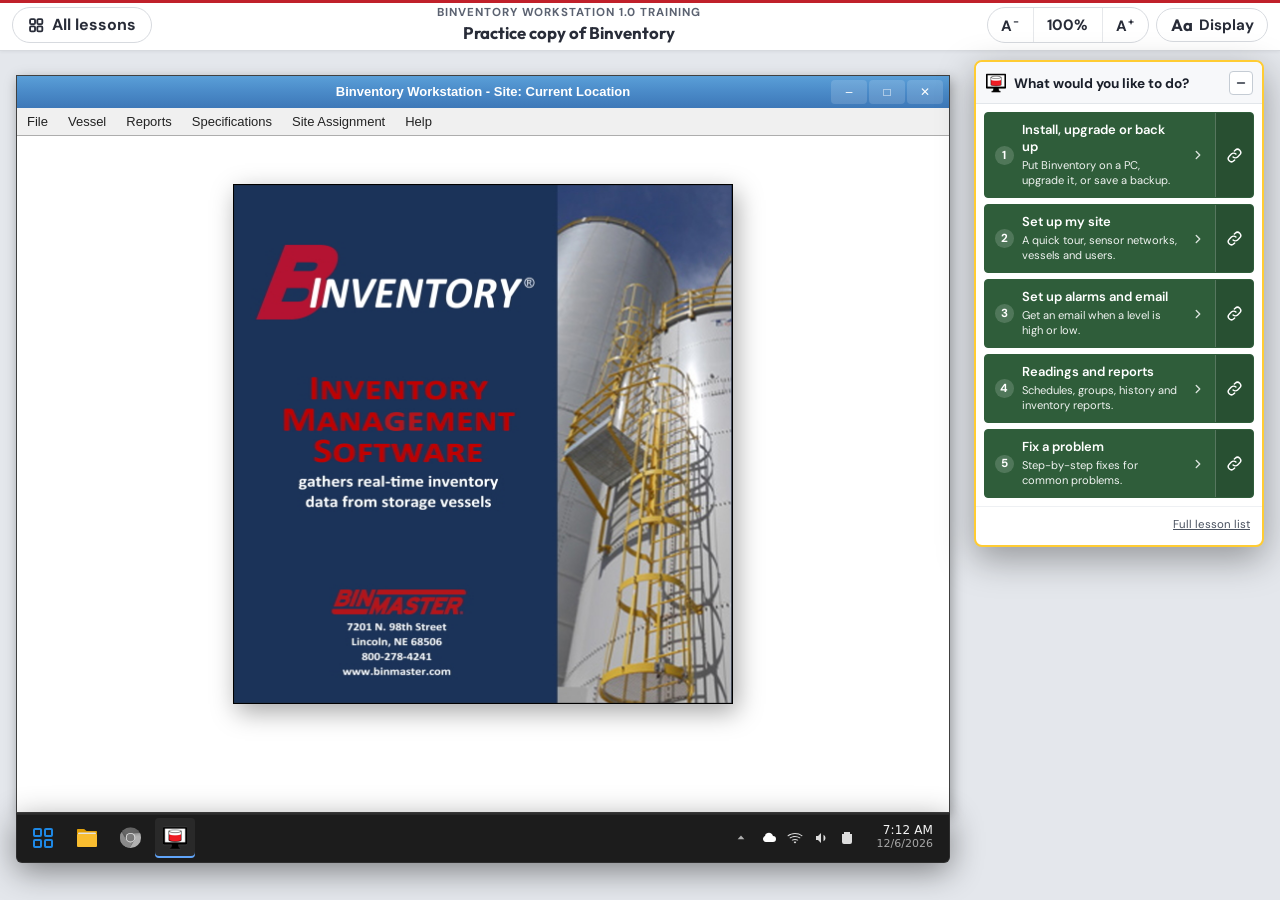
==== commit 9dd20ada: "Welcome card and "What would you like to do?" box on the practice screen Opening the guide now goes " ====
--- a/doc.html
+++ b/doc.html
@@ -2,6 +2,7 @@
 <html lang="en" class="eg-index eg-docpage">
 <head>
 <meta charset="UTF-8">
+<script src="app/picture-boot.js"></script>
 <meta name="viewport" content="width=device-width, initial-scale=1">
 <meta name="theme-color" content="#282C38">
 <title>Binventory eBob Guide</title>
@@ -19,7 +20,7 @@
 <body>
 <a class="eg-skip" href="#docMain">Skip to the lesson</a>
 <header class="eg-ui eg-topbar eg-doc-top" id="top">
-  <a class="eg-tb-btn eg-home" href="index.html"><svg viewBox="0 0 24 24" aria-hidden="true" class="eg-ico"><rect x="4" y="4" width="6.5" height="6.5" rx="1.5"/><rect x="13.5" y="4" width="6.5" height="6.5" rx="1.5"/><rect x="4" y="13.5" width="6.5" height="6.5" rx="1.5"/><rect x="13.5" y="13.5" width="6.5" height="6.5" rx="1.5"/></svg><span>All lessons</span></a>
+  <a class="eg-tb-btn eg-home" href="emulator.html?menu=1"><svg viewBox="0 0 24 24" aria-hidden="true" class="eg-ico"><rect x="4" y="4" width="6.5" height="6.5" rx="1.5"/><rect x="13.5" y="4" width="6.5" height="6.5" rx="1.5"/><rect x="4" y="13.5" width="6.5" height="6.5" rx="1.5"/><rect x="13.5" y="13.5" width="6.5" height="6.5" rx="1.5"/></svg><span>Menu</span></a>
   <div class="eg-top-title"><span class="eg-top-kicker" id="docKicker"></span><span class="eg-top-name" id="docTopName"></span></div>
 </header>
 <main class="eg-page eg-doc" id="docMain">
@@ -52,7 +53,7 @@
   D.buildToolbar(document.getElementById("top"));
   var id = new URLSearchParams(location.search).get("lesson");
   var lesson = LS.byId(id);
-  if (!lesson || !lesson.doc) { location.replace("index.html"); return; }
+  if (!lesson || !lesson.doc) { location.replace("emulator.html?menu=1"); return; }
   var sec = LS.sections.filter(function (s) { return s.id === lesson.section; })[0];
   function $(i) { return document.getElementById(i); }
   function esc(s) { return String(s).replace(/[&<>"]/g, function (c) { return { "&": "&amp;", "<": "&lt;", ">": "&gt;", '"': "&quot;" }[c]; }); }
@@ -100,7 +101,7 @@
       '<p class="eg-success-text">' + esc(lesson.outro || "") + "</p>" +
       '<div class="eg-success-actions">' +
       (next ? '<a class="eg-btn eg-btn--big" href="' + href(next) + '">Next lesson: ' + esc(next.title) + "</a>" : "") +
-      '<a class="eg-btn eg-btn--light" href="index.html">All lessons</a>' +
+      '<a class="eg-btn eg-btn--light" href="emulator.html?menu=1">Back to menu</a>' +
       '<button type="button" class="eg-btn eg-btn--light" id="docAgain">Read it again</button></div></div>';
     document.body.appendChild(ov);
     ov.querySelector("#docAgain").addEventListener("click", function () { ov.remove(); go(0); });
@@ -117,5 +118,8 @@
   go(0, false);
 })();
 </script>
+<script src="app/modern-screenshot.js"></script>
+<script src="app/picture-assets.js"></script>
+<script src="app/picture.js"></script>
 </body>
 </html>
--- a/app/guide.css
+++ b/app/guide.css
@@ -532,3 +532,44 @@
 html.eg-hc .eg-doc-tag { background: #fff; color: #000; border: 2px solid #000; }
 html.eg-hc .eg-success-kicker { color: #000; }
 html.eg-hc.eg-scenario .ebob-tutorial-complete__check { background: #000; color: #fff; border-color: #000; }
+
+/* ========== picture guide (Share, menu, dialog) ========== */
+.eg-share-btn { gap: .35em; }
+html.eg-picture-mode .eg-topbar { display: none !important; }
+html.eg-picture-mode #egPicMenu, html.eg-picture-mode .eg-pic-dlg { display: none !important; }
+
+.eg-pic-menu {
+  position: fixed; z-index: 7000; min-width: 14em; padding: .45em;
+  background: var(--c-surface); color: var(--c-text); border: 1px solid var(--c-border);
+  border-radius: 12px; box-shadow: var(--c-shadow-lg);
+}
+.eg-pic-menu-kicker {
+  margin: 0; padding: .35em .75em .25em; font: 700 .72em/1.2 "Outfit", system-ui, sans-serif;
+  letter-spacing: .06em; text-transform: uppercase; color: var(--c-muted);
+}
+.eg-pic-item {
+  display: block; width: 100%; text-align: left; min-height: 2.6em; padding: .45em .75em;
+  border: 0; border-radius: 8px; background: transparent; color: var(--c-text);
+  font: 600 1em/1.3 "DM Sans", sans-serif; cursor: pointer;
+}
+.eg-pic-item:hover, .eg-pic-item:focus { background: var(--c-primary-tint); color: var(--c-primary-strong); outline: none; }
+
+.eg-pic-dlg {
+  position: fixed; inset: 0; z-index: 7200; display: flex; align-items: center; justify-content: center;
+  background: rgba(40, 44, 56, .45); padding: 1rem;
+}
+.eg-pic-card {
+  width: min(32em, 100%); padding: 1.2rem 1.3rem 1.15rem; background: var(--c-surface); color: var(--c-text);
+  border: 1px solid var(--c-border); border-radius: 16px; box-shadow: var(--c-shadow-lg);
+}
+.eg-pic-dlg-title { margin: 0 0 .5rem; font-family: "Outfit", system-ui, sans-serif; font-size: 1.35em; color: var(--c-text); }
+.eg-pic-status { margin: 0 0 1rem; color: var(--c-text-body); line-height: 1.45; }
+.eg-pic-actions { display: flex; flex-wrap: wrap; gap: .6rem; justify-content: flex-end; }
+
+html.eg-hc .eg-pic-menu { background: #fff; color: #000; border: 2px solid #000; }
+html.eg-hc .eg-pic-menu-kicker { color: #000; }
+html.eg-hc .eg-pic-item { color: #000; background: #fff; }
+html.eg-hc .eg-pic-item:hover, html.eg-hc .eg-pic-item:focus { background: #000; color: #fff; }
+html.eg-hc .eg-share-btn, html.eg-hc .hm-share { color: #000; border-color: #000; background: #fff; }
+html.eg-hc .eg-pic-card { background: #fff; color: #000; border: 3px solid #000; }
+html.eg-hc .eg-pic-dlg { background: rgba(0,0,0,.55); }
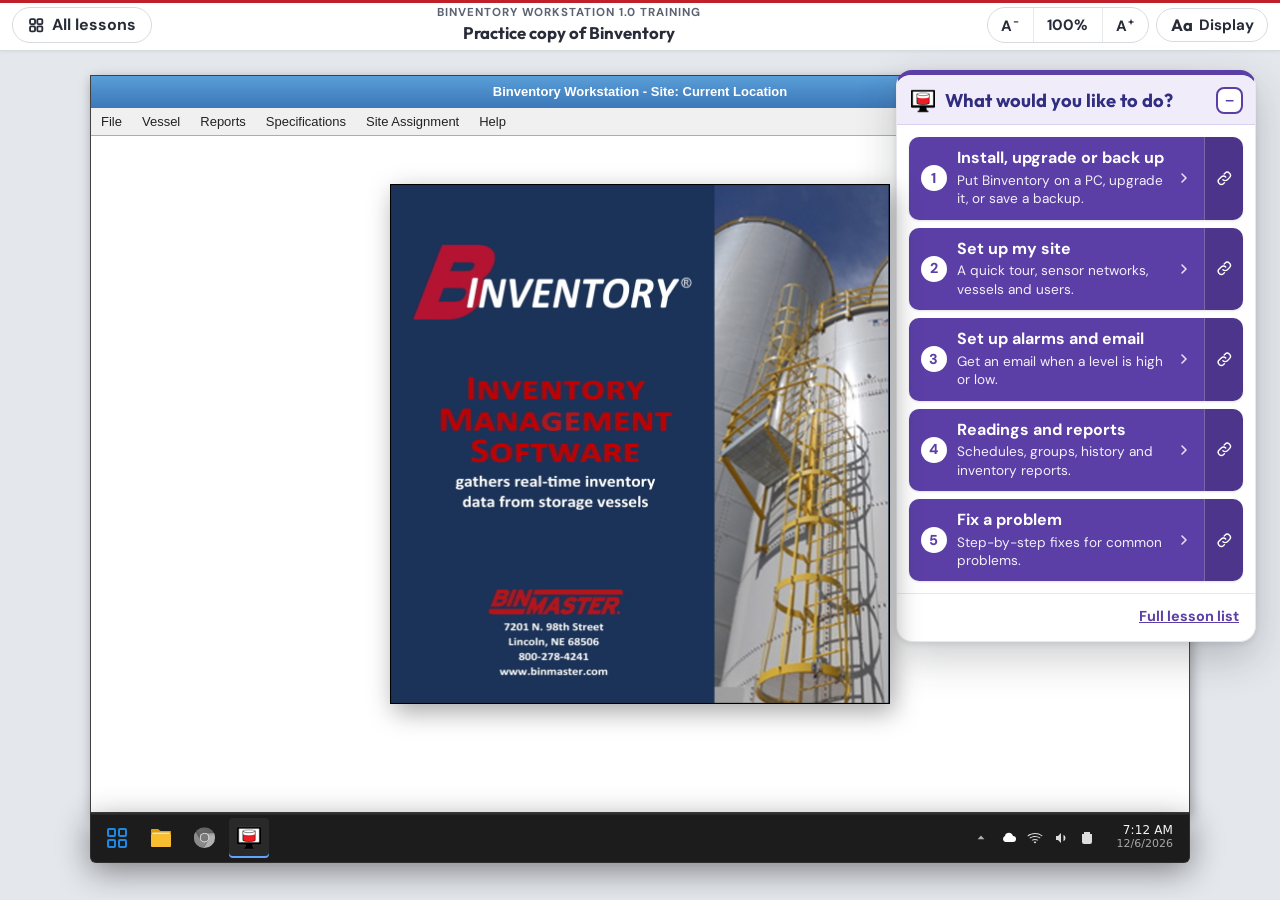
==== commit 4fe43578: "Every lesson gets a PDF guide in the vessel PDF layout; Share is now PDF (open, download, email, cop" ====
--- a/doc.html
+++ b/doc.html
@@ -2,7 +2,7 @@
 <html lang="en" class="eg-index eg-docpage">
 <head>
 <meta charset="UTF-8">
-<script src="app/picture-boot.js"></script>
+<script src="app/pdf-boot.js"></script>
 <meta name="viewport" content="width=device-width, initial-scale=1">
 <meta name="theme-color" content="#282C38">
 <title>Binventory eBob Guide</title>
@@ -118,8 +118,7 @@
   go(0, false);
 })();
 </script>
-<script src="app/modern-screenshot.js"></script>
-<script src="app/picture-assets.js"></script>
-<script src="app/picture.js"></script>
+<script src="app/pdf-capture.js"></script>
+<script src="app/share.js"></script>
 </body>
 </html>
--- a/app/guide.css
+++ b/app/guide.css
@@ -230,6 +230,10 @@
 
 /* global focus ring in the emulator so keyboard users always see where they are */
 html.eg-emulator :focus-visible { outline: 3px solid var(--c-info) !important; outline-offset: 2px; }
+/* the step title takes focus only so screen readers read it; no ring on it */
+html .eg-title:focus, html .eg-title:focus-visible { outline: none !important; }
+/* keep the card hidden until its place is decided, so it does not appear on one side and jump */
+html:not(.eg-placed) .eg-coach { visibility: hidden; }
 
 /* ================= high contrast guide ================= */
 html.eg-hc { --eg-focus: #000; }
@@ -533,9 +537,9 @@
 html.eg-hc .eg-success-kicker { color: #000; }
 html.eg-hc.eg-scenario .ebob-tutorial-complete__check { background: #000; color: #fff; border-color: #000; }
 
-/* ========== picture guide (Share, menu, dialog) ========== */
+/* ========== PDF guide (Share menu, dialog); eg-picture-mode is the ?pdf=1 capture page ========== */
 .eg-share-btn { gap: .35em; }
-html.eg-picture-mode .eg-topbar { display: none !important; }
+html.eg-picture-mode .eg-topbar, html.eg-picture-mode .inst-note { display: none !important; }
 html.eg-picture-mode #egPicMenu, html.eg-picture-mode .eg-pic-dlg { display: none !important; }
 
 .eg-pic-menu {
